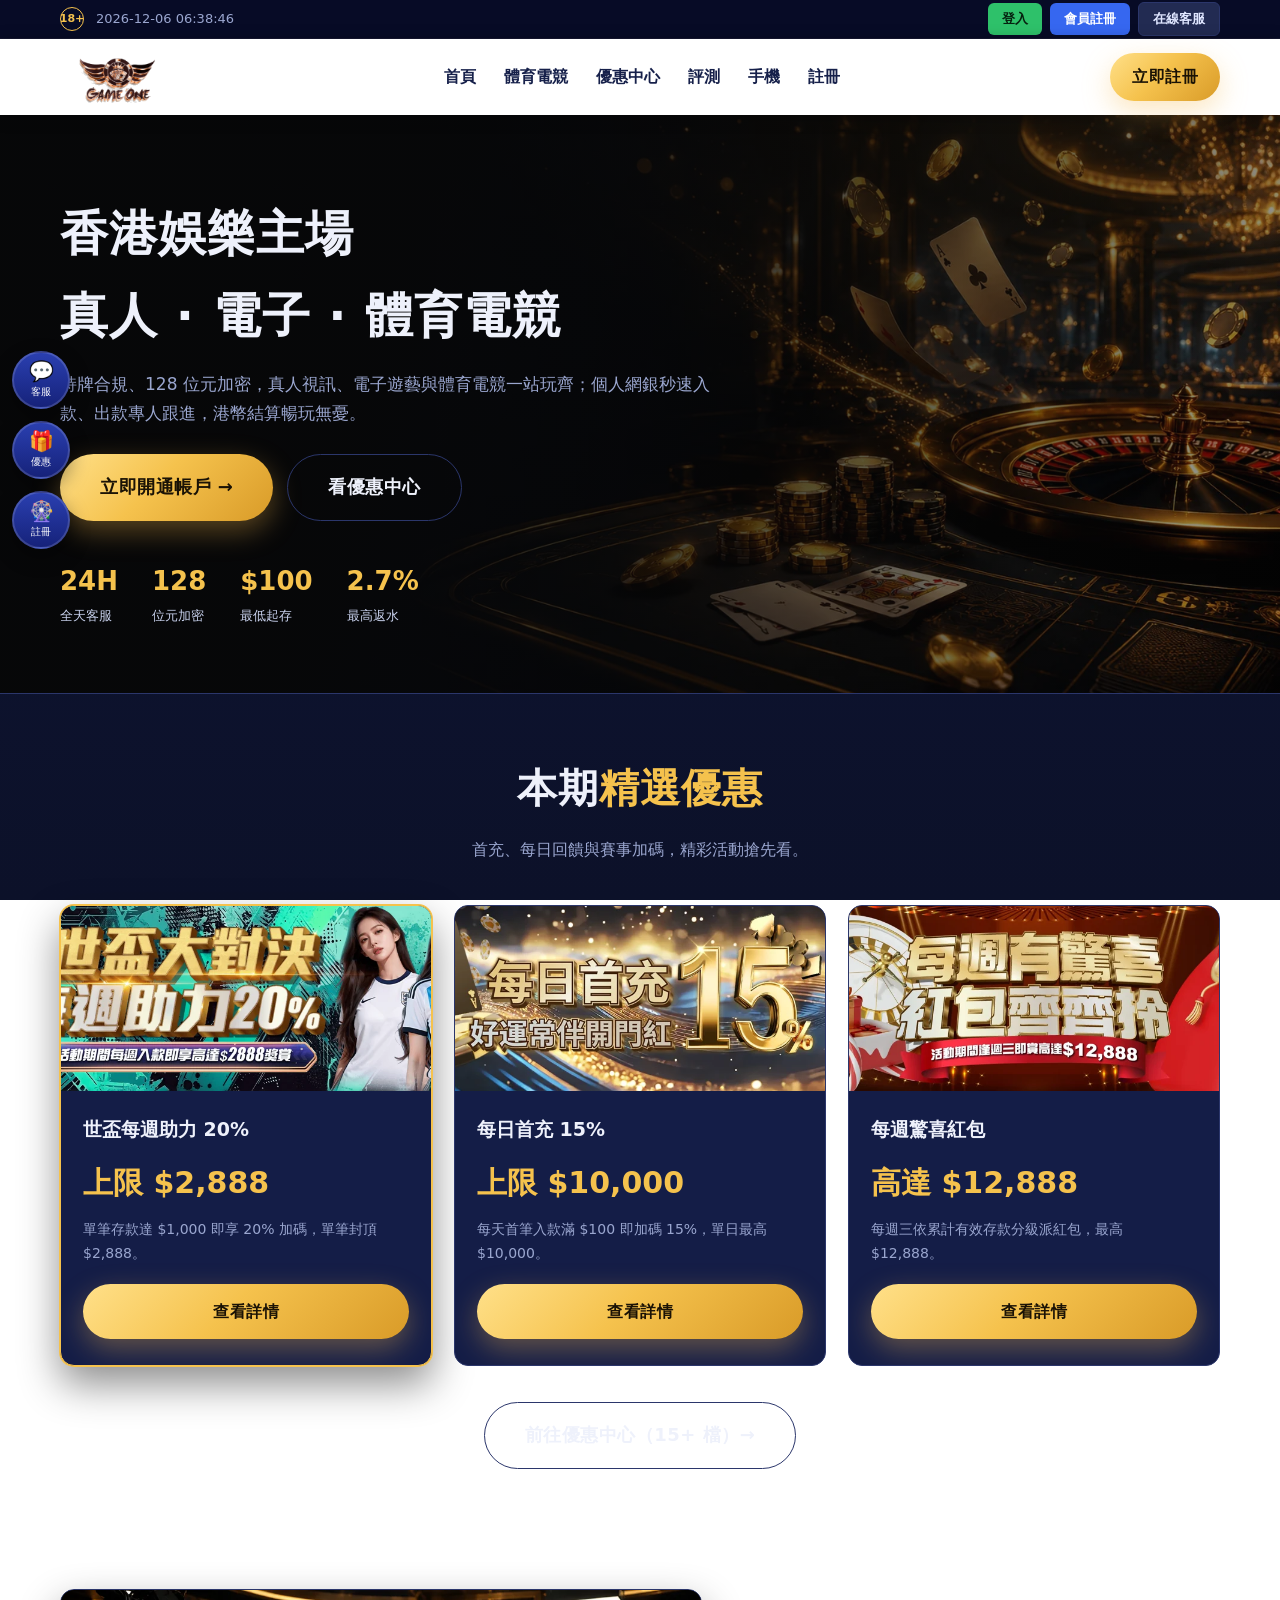
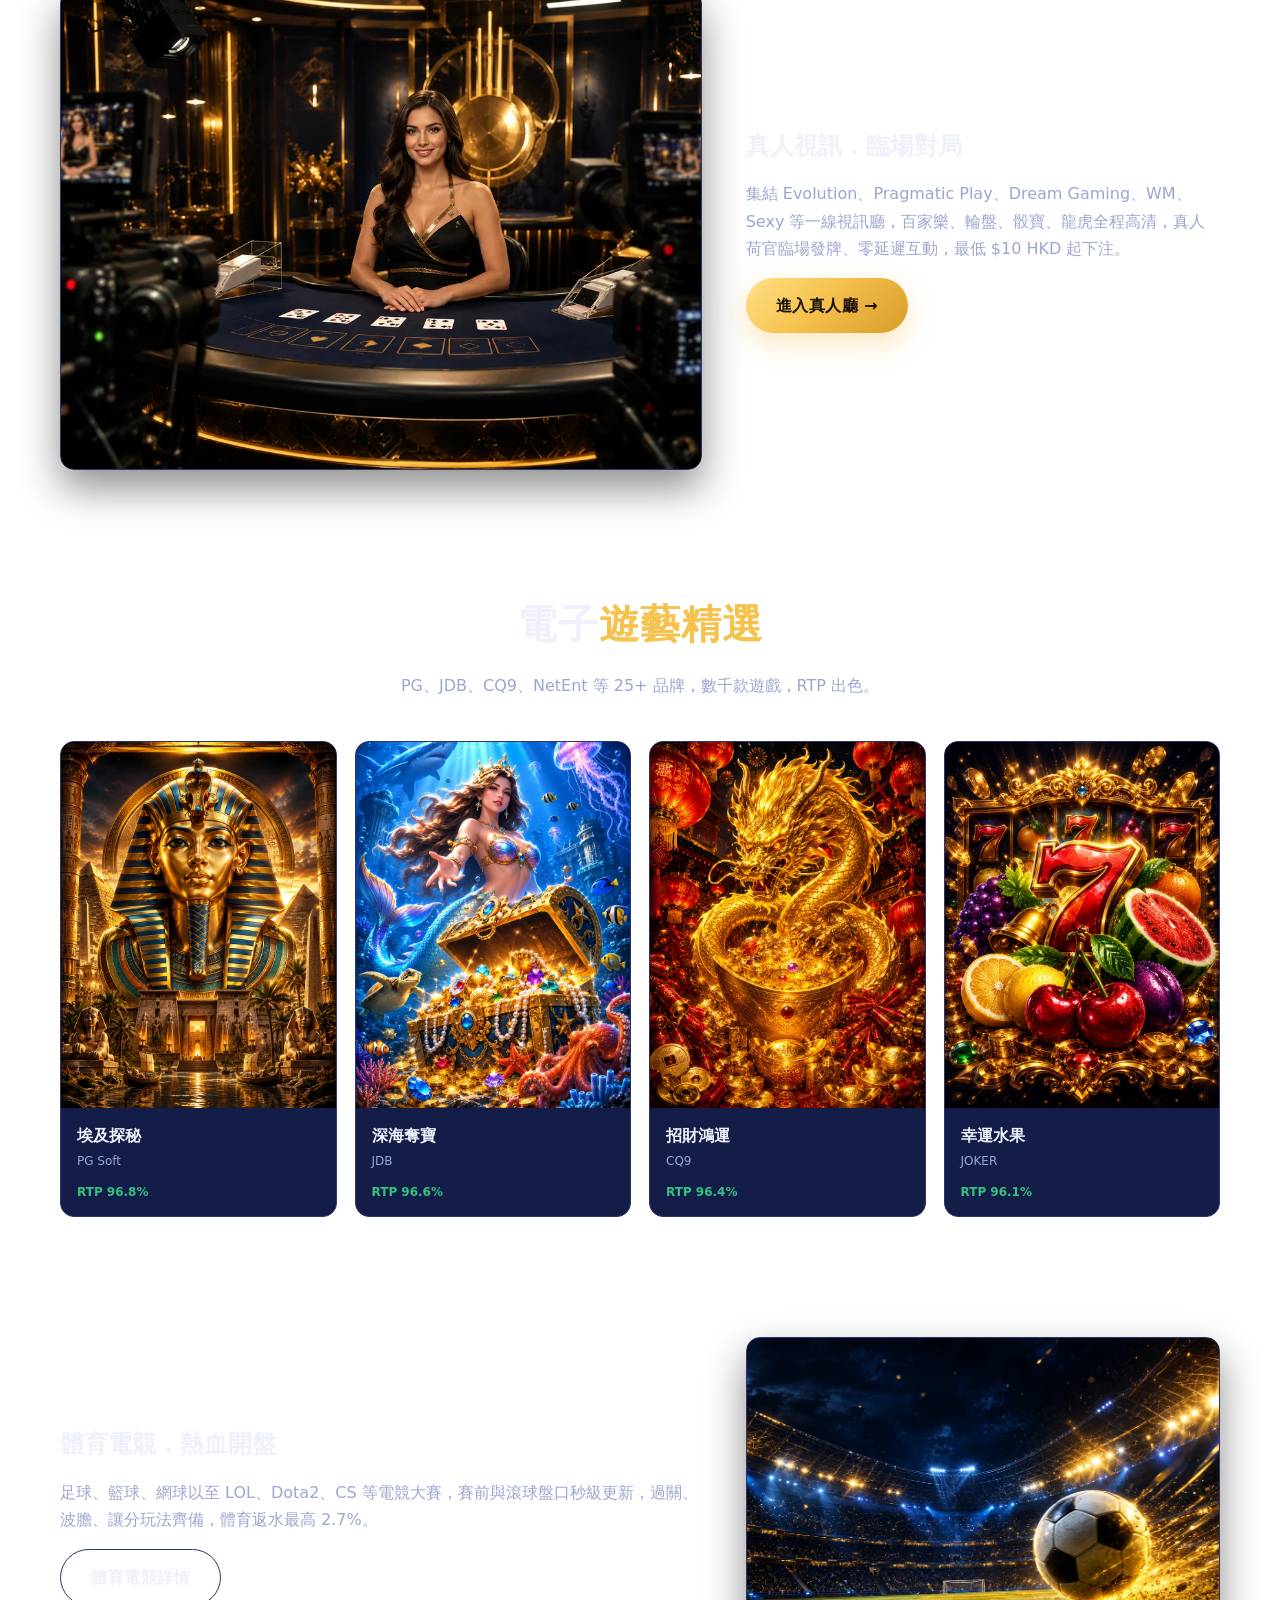
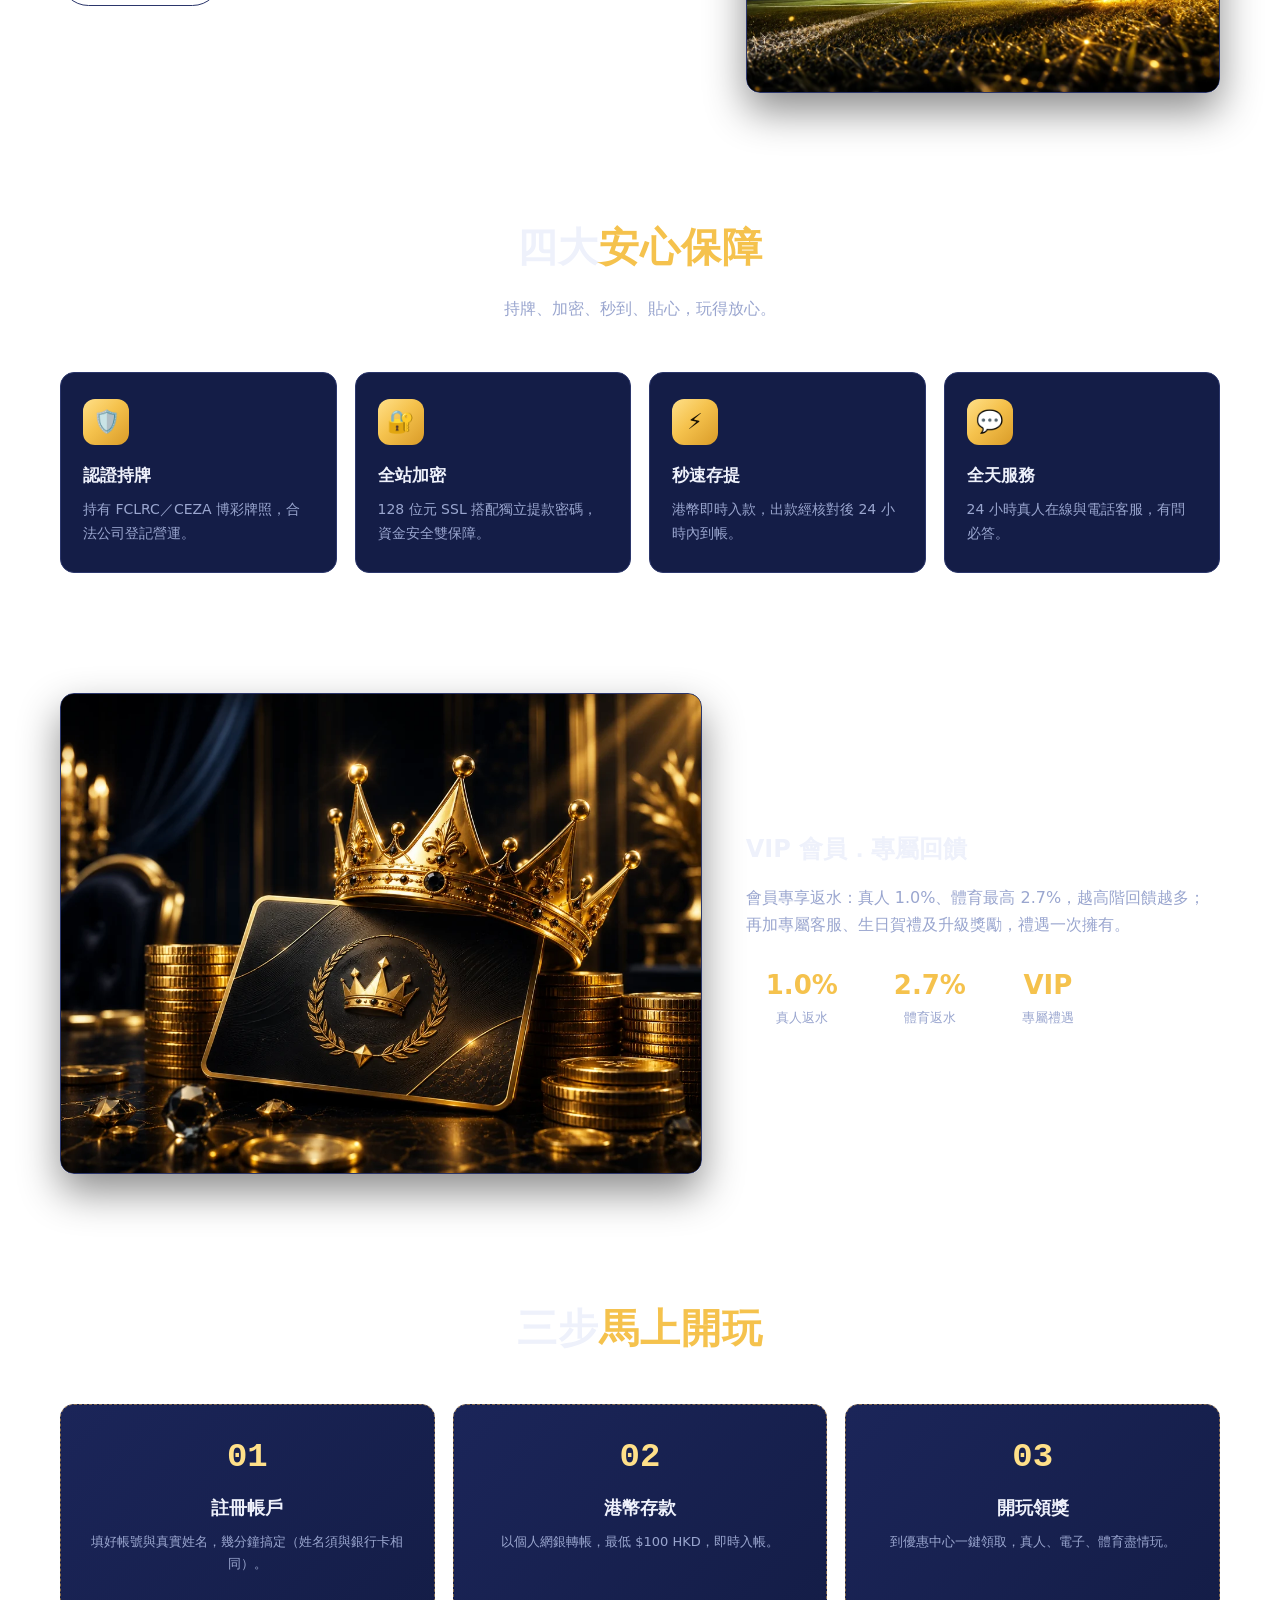
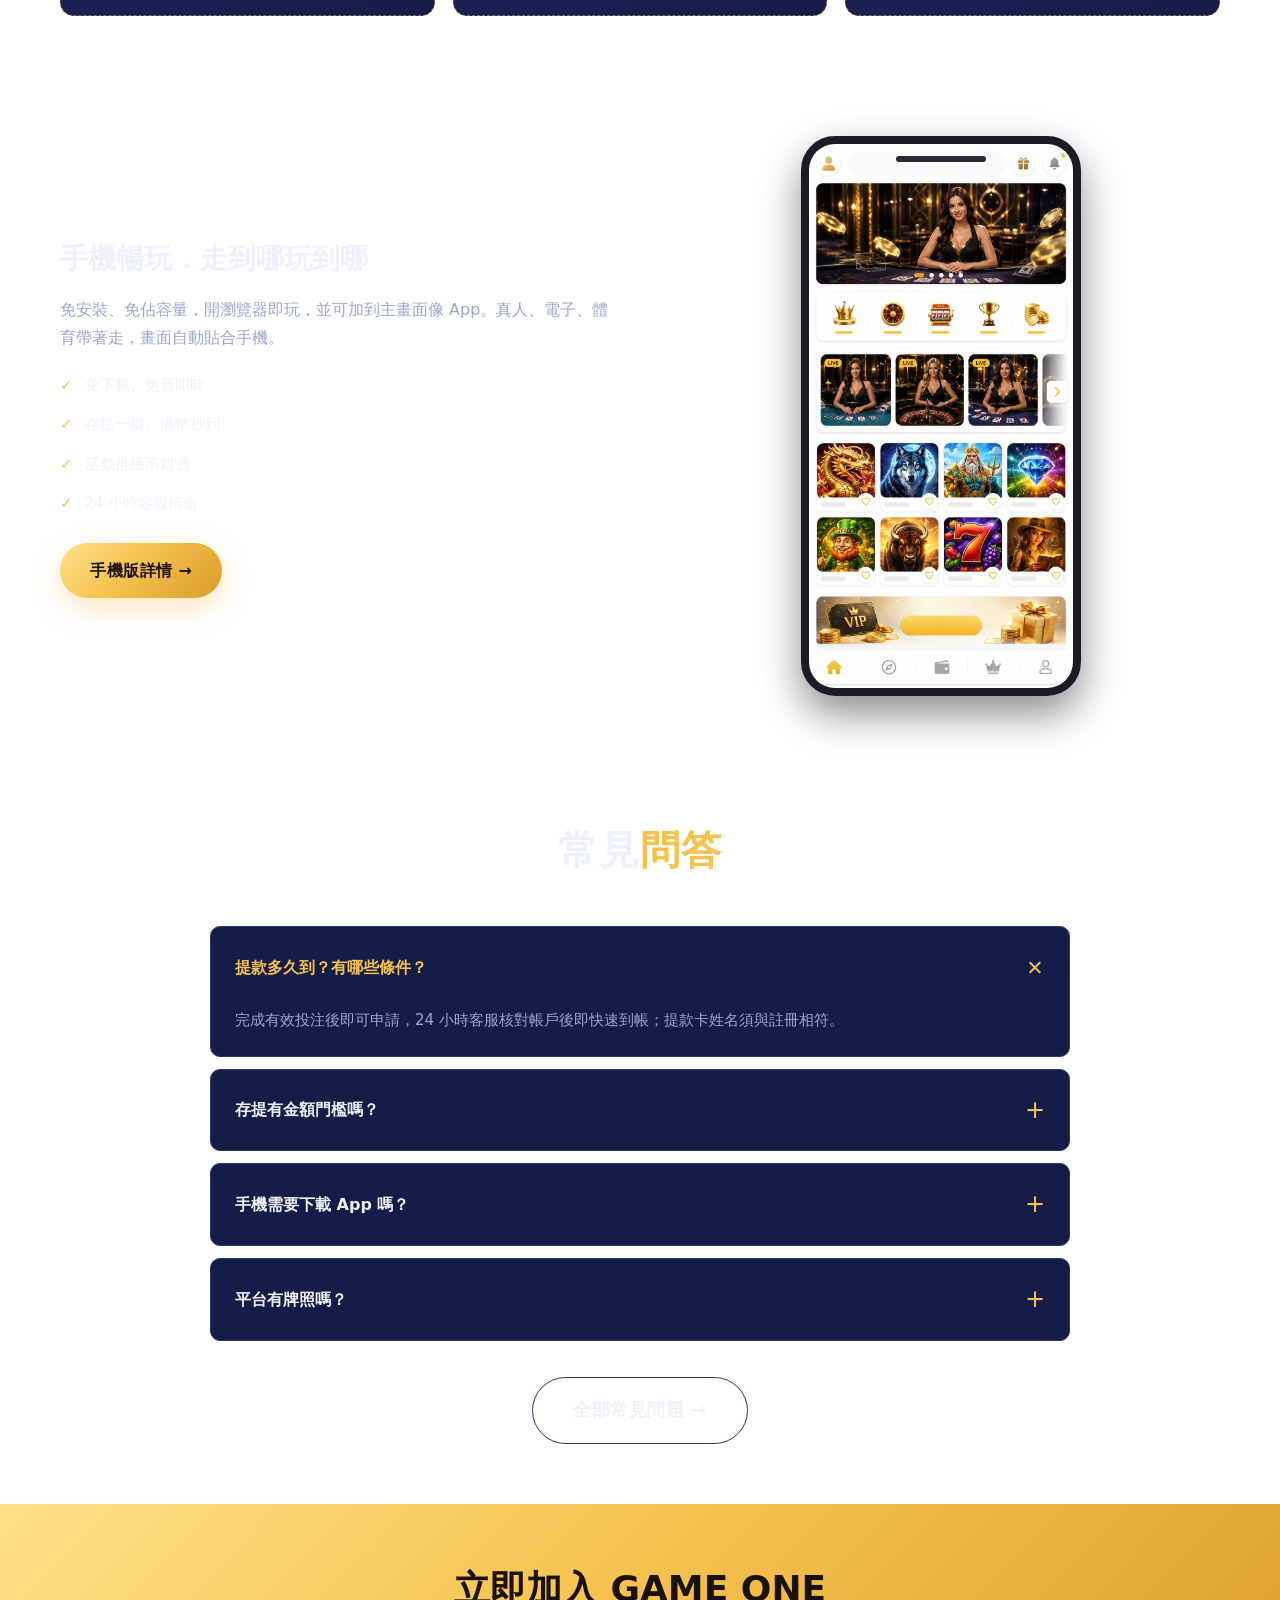
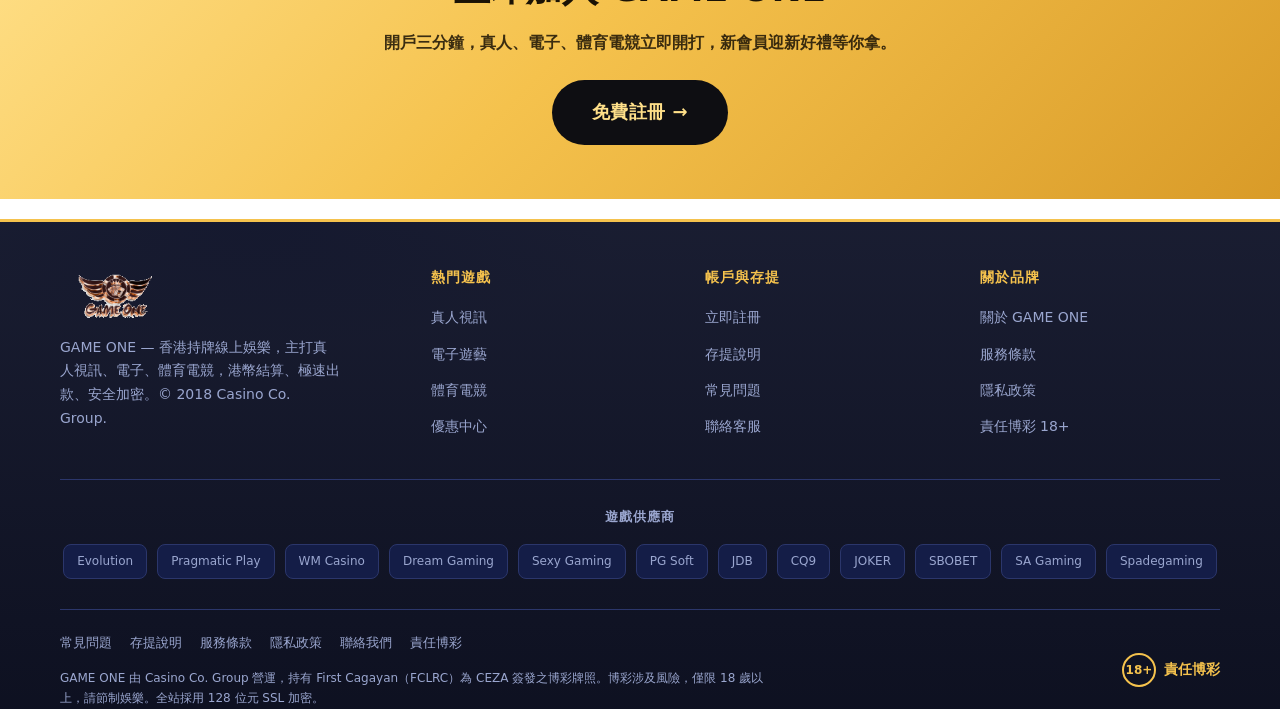
==== index.html @ 1b9bb850 "1" ====
<!DOCTYPE html>
<html lang="zh-Hant-HK">
<head>
  <meta charset="UTF-8"><meta name="viewport" content="width=device-width, initial-scale=1.0">
  <title>GAME ONE｜香港娛樂主場 · 真人電競 · 秒速存提</title><meta name="description" content="GAME ONE 香港持牌線上娛樂：真人視訊、3000+ 電子、體育電競，港幣即時入款、極速出款、128 位元加密、24 小時客服。"><meta name="theme-color" content="#ffffff">
  <link rel="icon" type="image/png" href="/assets/img/favicon.png">
  <link rel="apple-touch-icon" href="/assets/img/favicon.png">
  <link rel="stylesheet" href="/style.css">
</head>
<body>
  <div class="topbar"><div class="container topbar-in">
    <div class="tb-left"><span class="tb-18">18+</span><span class="tb-time" id="tbTime">&nbsp;</span></div>
    <div class="tb-right">
      <a href="https://g1vip.com/play-and-win/" class="tb-btn login" target="_blank" rel="nofollow noopener">登入</a>
      <a href="/register/" class="tb-btn reg">會員註冊</a>
      <a href="/contact/" class="tb-btn cs">在線客服</a>
    </div>
  </div></div>
  <header class="site-header"><div class="container nav">
    <a class="logo" href="/" aria-label="GAME ONE 首頁"><img src="/assets/img/logo.png" alt="GAME ONE"></a>
    <nav><ul class="nav-links" id="navLinks">
      <li><a href="/">首頁</a></li>
      <li><a href="/esports/">體育電競</a></li>
      <li><a href="/bonus/">優惠中心</a></li>
      <li><a href="/review/">評測</a></li>
      <li><a href="/app/">手機</a></li>
      <li><a href="/register/">註冊</a></li>
    </ul></nav>
    <a href="/register/" class="btn btn-gold btn-reg-top">立即註冊</a>
    <button class="nav-toggle" id="navToggle" aria-label="選單">☰</button>
  </div></header>
  <div class="side-rail">
    <a class="sr" href="https://g1vip.com/play-and-win/" target="_blank" rel="nofollow noopener" title="在線客服"><span>💬</span><small>客服</small></a>
    <a class="sr" href="/bonus/" title="優惠中心"><span>🎁</span><small>優惠</small></a>
    <a class="sr" href="/register/" title="會員註冊"><span>🎡</span><small>註冊</small></a>
  </div>
  <div class="mbar">
    <a href="https://g1vip.com/play-and-win/" target="_blank" rel="nofollow noopener">登入</a>
    <a href="/register/" class="reg">會員註冊</a>
    <a href="/contact/">客服</a>
  </div>
  <main id="main">
  <section class="page-hero home-hero" style="--hero:url('/assets/img/hero-main.webp')"><div class="container">
      <h1>香港娛樂主場<br><span>真人 · 電子 · 體育電競</span></h1>
      <p>持牌合規、128 位元加密，真人視訊、電子遊藝與體育電競一站玩齊；個人網銀秒速入款、出款專人跟進，港幣結算暢玩無憂。</p>
      <div class="hero-actions"><a href="/register/" class="btn btn-gold btn-lg">立即開通帳戶 →</a>
        <a href="/bonus/" class="btn btn-ghost btn-lg">看優惠中心</a></div>
      <div class="hero-stats2">
        <div class="stat"><div class="n">24H</div><div class="l">全天客服</div></div>
        <div class="stat"><div class="n">128</div><div class="l">位元加密</div></div>
        <div class="stat"><div class="n">$100</div><div class="l">最低起存</div></div>
        <div class="stat"><div class="n">2.7%</div><div class="l">最高返水</div></div>
      </div>
  </div></section>
  <section class="section"><div class="container">
    <div class="section-head"><h2>本期<span>精選優惠</span></h2><p>首充、每日回饋與賽事加碼，精彩活動搶先看。</p></div>
    <div class="bonus-grid">
      <div class="bonus-card featured"><div class="bonus-media"><img src="/assets/img/bonus-05.webp" alt="世盃每週助力" loading="lazy"></div>
        <div class="bonus-body"><h3>世盃每週助力 20%</h3><div class="amt">上限 $2,888</div><p>單筆存款達 $1,000 即享 20% 加碼，單筆封頂 $2,888。</p><a href="/bonus/" class="btn btn-gold">查看詳情</a></div></div>
      <div class="bonus-card"><div class="bonus-media"><img src="/assets/img/bonus-13.webp" alt="每日首充" loading="lazy"></div>
        <div class="bonus-body"><h3>每日首充 15%</h3><div class="amt">上限 $10,000</div><p>每天首筆入款滿 $100 即加碼 15%，單日最高 $10,000。</p><a href="/bonus/" class="btn btn-gold">查看詳情</a></div></div>
      <div class="bonus-card"><div class="bonus-media"><img src="/assets/img/bonus-11.webp" alt="每週紅包" loading="lazy"></div>
        <div class="bonus-body"><h3>每週驚喜紅包</h3><div class="amt">高達 $12,888</div><p>每週三依累計有效存款分級派紅包，最高 $12,888。</p><a href="/bonus/" class="btn btn-gold">查看詳情</a></div></div>
    </div>
    <div class="slots-more"><a href="/bonus/" class="btn btn-ghost btn-lg">前往優惠中心（15+ 檔）→</a></div>
  </div></section>
  <section class="section"><div class="container"><div class="about-grid"><div class="about-media"><img src="/assets/img/live-hall.webp" alt="真人視訊．臨場對局" loading="lazy" style="width:100%;height:100%;object-fit:cover;"></div><div class="about-copy"><h2>真人視訊．臨場對局</h2><p>集結 Evolution、Pragmatic Play、Dream Gaming、WM、Sexy 等一線視訊廳，百家樂、輪盤、骰寶、龍虎全程高清，真人荷官臨場發牌、零延遲互動，最低 $10 HKD 起下注。</p><div class="hero-actions"><a href="https://g1vip.com/play-and-win/" class="btn btn-gold" target="_blank" rel="nofollow noopener">進入真人廳 →</a></div></div></div></div></section>
  <section class="section"><div class="container">
    <div class="section-head"><h2>電子<span>遊藝精選</span></h2><p>PG、JDB、CQ9、NetEnt 等 25+ 品牌，數千款遊戲，RTP 出色。</p></div>
    <div class="slots-grid">
      <div class="slot-card"><div class="slot-thumb"><img src="/assets/img/slot-a.webp" alt="埃及探秘" loading="lazy"></div><div class="slot-body"><h3>埃及探秘</h3><div class="prov">PG Soft</div><div class="rtp">RTP 96.8%</div></div></div>
      <div class="slot-card"><div class="slot-thumb"><img src="/assets/img/slot-b.webp" alt="深海奪寶" loading="lazy"></div><div class="slot-body"><h3>深海奪寶</h3><div class="prov">JDB</div><div class="rtp">RTP 96.6%</div></div></div>
      <div class="slot-card"><div class="slot-thumb"><img src="/assets/img/slot-c.webp" alt="招財鴻運" loading="lazy"></div><div class="slot-body"><h3>招財鴻運</h3><div class="prov">CQ9</div><div class="rtp">RTP 96.4%</div></div></div>
      <div class="slot-card"><div class="slot-thumb"><img src="/assets/img/slot-d.webp" alt="幸運水果" loading="lazy"></div><div class="slot-body"><h3>幸運水果</h3><div class="prov">JOKER</div><div class="rtp">RTP 96.1%</div></div></div>
    </div>
  </div></section>
  <section class="section"><div class="container"><div class="about-grid"><div class="about-copy"><h2>體育電競．熱血開盤</h2><p>足球、籃球、網球以至 LOL、Dota2、CS 等電競大賽，賽前與滾球盤口秒級更新，過關、波膽、讓分玩法齊備，體育返水最高 2.7%。</p><div class="hero-actions"><a href="/esports/" class="btn btn-ghost">體育電競詳情</a></div></div><div class="about-media"><img src="/assets/img/sports-arena.webp" alt="體育電競．熱血開盤" loading="lazy" style="width:100%;height:100%;object-fit:cover;"></div></div></div></section>
  <section class="section"><div class="container">
    <div class="section-head"><h2>四大<span>安心保障</span></h2><p>持牌、加密、秒到、貼心，玩得放心。</p></div>
    <div class="feature-grid">
      <div class="feature"><div class="ic">🛡️</div><h3>認證持牌</h3><p>持有 FCLRC／CEZA 博彩牌照，合法公司登記營運。</p></div>
      <div class="feature"><div class="ic">🔐</div><h3>全站加密</h3><p>128 位元 SSL 搭配獨立提款密碼，資金安全雙保障。</p></div>
      <div class="feature"><div class="ic">⚡</div><h3>秒速存提</h3><p>港幣即時入款，出款經核對後 24 小時內到帳。</p></div>
      <div class="feature"><div class="ic">💬</div><h3>全天服務</h3><p>24 小時真人在線與電話客服，有問必答。</p></div>
    </div>
  </div></section>
  <section class="section"><div class="container"><div class="about-grid"><div class="about-media"><img src="/assets/img/vip-club.webp" alt="VIP 會員．專屬回饋" loading="lazy" style="width:100%;height:100%;object-fit:cover;"></div><div class="about-copy"><h2>VIP 會員．專屬回饋</h2><p>會員專享返水：真人 1.0%、體育最高 2.7%，越高階回饋越多；再加專屬客服、生日賀禮及升級獎勵，禮遇一次擁有。</p><div class="cashback-row" style="justify-content:flex-start;margin-top:8px;"><div class="cashback-item"><div class="n">1.0%</div><div class="l">真人返水</div></div><div class="cashback-item"><div class="n">2.7%</div><div class="l">體育返水</div></div><div class="cashback-item"><div class="n">VIP</div><div class="l">專屬禮遇</div></div></div></div></div></div></section>
  <section class="section"><div class="container">
    <div class="section-head"><h2>三步<span>馬上開玩</span></h2></div>
    <div class="promo-grid">
      <div class="promo-card"><div class="step-no">01</div><h3>註冊帳戶</h3><div class="desc">填好帳號與真實姓名，幾分鐘搞定（姓名須與銀行卡相同）。</div></div>
      <div class="promo-card"><div class="step-no">02</div><h3>港幣存款</h3><div class="desc">以個人網銀轉帳，最低 $100 HKD，即時入帳。</div></div>
      <div class="promo-card"><div class="step-no">03</div><h3>開玩領獎</h3><div class="desc">到優惠中心一鍵領取，真人、電子、體育盡情玩。</div></div>
    </div>
  </div></section>
  <section class="section"><div class="container"><div class="mobile-wrap">
    <div class="mobile-copy"><h2>手機暢玩．走到哪玩到哪</h2>
      <p>免安裝、免佔容量，開瀏覽器即玩，並可加到主畫面像 App。真人、電子、體育帶著走，畫面自動貼合手機。</p>
      <ul class="mobile-list"><li><span class="ic">✓</span> 免下載、更新即時</li><li><span class="ic">✓</span> 存提一鍵、港幣秒到</li><li><span class="ic">✓</span> 活動推播不錯過</li><li><span class="ic">✓</span> 24 小時客服待命</li></ul>
      <div class="hero-actions"><a href="/app/" class="btn btn-gold">手機版詳情 →</a></div></div>
    <div class="mobile-media"><div class="phone"><img src="/assets/img/mobile-screen.webp" alt="手機介面" loading="lazy"></div></div>
  </div></div></section>
  <section class="section"><div class="container">
    <div class="section-head"><h2>常見<span>問答</span></h2></div>
    <div class="faq-list">
      <details class="faq-item" open><summary>提款多久到？有哪些條件？</summary><div class="faq-a">完成有效投注後即可申請，24 小時客服核對帳戶後即快速到帳；提款卡姓名須與註冊相符。</div></details>
      <details class="faq-item"><summary>存提有金額門檻嗎？</summary><div class="faq-a">存款與提款單筆最低皆 $100 HKD，皆無上限，全程港幣結算。</div></details>
      <details class="faq-item"><summary>手機需要下載 App 嗎？</summary><div class="faq-a">不用下載，瀏覽器登入即可，也能加到主畫面當 App 用，iOS 與 Android 皆支援。</div></details>
      <details class="faq-item"><summary>平台有牌照嗎？</summary><div class="faq-a">由 Casino Co. Group 營運，持有 First Cagayan（FCLRC）為 CEZA 簽發之博彩牌照。</div></details>
    </div>
    <div class="slots-more"><a href="/faq/" class="btn btn-ghost btn-lg">全部常見問題 →</a></div>
  </div></section>
  <section class="cta-band"><div class="container"><h2>立即加入 GAME ONE</h2><p>開戶三分鐘，真人、電子、體育電競立即開打，新會員迎新好禮等你拿。</p><a href="/register/" class="btn btn-lg">免費註冊 →</a></div></section>
  </main>
  <footer class="site-footer"><div class="container">
    <div class="footer-top">
      <div class="footer-brand">
        <img src="/assets/img/logo.png" alt="GAME ONE" style="height:54px;width:auto;">
        <p>GAME ONE — 香港持牌線上娛樂，主打真人視訊、電子、體育電競，港幣結算、極速出款、安全加密。© 2018 Casino Co. Group.</p>
      </div>
      <div class="footer-col"><h2>熱門遊戲</h2><ul>
        <li><a href="/">真人視訊</a></li><li><a href="/">電子遊藝</a></li>
        <li><a href="/esports/">體育電競</a></li><li><a href="/bonus/">優惠中心</a></li></ul></div>
      <div class="footer-col"><h2>帳戶與存提</h2><ul>
        <li><a href="/register/">立即註冊</a></li><li><a href="/banking/">存提說明</a></li>
        <li><a href="/faq/">常見問題</a></li><li><a href="/contact/">聯絡客服</a></li></ul></div>
      <div class="footer-col"><h2>關於品牌</h2><ul>
        <li><a href="/about-us/">關於 GAME ONE</a></li><li><a href="/terms/">服務條款</a></li>
        <li><a href="/privacy/">隱私政策</a></li><li><a href="/responsible/">責任博彩 18+</a></li></ul></div>
    </div>
    <div class="partners"><h2>遊戲供應商</h2><div class="partners-row">
      <span>Evolution</span><span>Pragmatic Play</span><span>WM Casino</span><span>Dream Gaming</span>
      <span>Sexy Gaming</span><span>PG Soft</span><span>JDB</span><span>CQ9</span>
      <span>JOKER</span><span>SBOBET</span><span>SA Gaming</span><span>Spadegaming</span></div></div>
    <div class="footer-bottom">
      <div class="foot-inner">
        <div class="footer-links">
          <a href="/faq/">常見問題</a><a href="/banking/">存提說明</a><a href="/terms/">服務條款</a><a href="/privacy/">隱私政策</a><a href="/contact/">聯絡我們</a><a href="/responsible/">責任博彩</a></div>
        <p class="legal">GAME ONE 由 Casino Co. Group 營運，持有 First Cagayan（FCLRC）為 CEZA 簽發之博彩牌照。博彩涉及風險，僅限 18 歲以上，請節制娛樂。全站採用 128 位元 SSL 加密。</p>
      </div>
      <span class="age"><span class="badge18">18+</span> 責任博彩</span>
    </div>
  </div></footer>
  <script>
    var nt=document.getElementById('navToggle');
    if(nt) nt.addEventListener('click',function(){document.body.classList.toggle('menu-open');});
    document.querySelectorAll('#navLinks a').forEach(function(a){a.addEventListener('click',function(){document.body.classList.remove('menu-open');});});
    var navEl=document.querySelector('.nav nav');
    if(navEl) navEl.addEventListener('click',function(e){if(e.target===navEl)document.body.classList.remove('menu-open');});
    (function(){var el=document.getElementById('tbTime');if(!el)return;function p(n){return(n<10?'0':'')+n;}
      function tick(){var d=new Date();el.textContent=d.getFullYear()+'-'+p(d.getMonth()+1)+'-'+p(d.getDate())+' '+p(d.getHours())+':'+p(d.getMinutes())+':'+p(d.getSeconds());}
      tick();setInterval(tick,1000);})();
    (function(){var bm=document.getElementById('bmodal');if(!bm)return;
      function close(){bm.classList.remove('on');document.body.style.overflow='';}
      function esc(s){var d=document.createElement('div');d.textContent=s||'';return d.innerHTML;}
      document.querySelectorAll('.bbanner').forEach(function(c){c.addEventListener('click',function(){
        document.getElementById('bmodalImg').src=c.getAttribute('data-img');
        document.getElementById('bmodalTitle').textContent=c.getAttribute('data-title');
        document.getElementById('bmodalMeta').innerHTML=
          '<div class="bd-row"><b>活動對象</b><span>'+esc(c.getAttribute('data-target'))+'</span></div>'+
          '<div class="bd-row"><b>活動時間</b><span>'+esc(c.getAttribute('data-time'))+'</span></div>'+
          '<div class="bd-row"><b>活動內容</b><span>'+esc(c.getAttribute('data-content'))+'</span></div>'+
          '<div class="bd-row"><b>活動規則</b><span>'+esc(c.getAttribute('data-rules'))+'</span></div>';
        bm.classList.add('on');document.body.style.overflow='hidden';});});
      document.getElementById('bmodalX').addEventListener('click',close);
      bm.addEventListener('click',function(e){if(e.target===bm)close();});})();
  </script>
</body></html>
---- style.css ----
/* =========================================================
   Gameone — 香港線上娛樂平台
   品牌風格：深色 + 金橙強調（參考 beton.ua「Територія гри」深色運動-高級風）
   語言：繁體中文（粵語市場 / 香港）
   ========================================================= */

:root {
  --bg:          #0a1030;
  --bg-2:        #0c1238;
  --bg-3:        #111a4a;
  --card:        #141d47;
  --card-2:      #1b2559;
  --line:        #2b366b;
  --text:        #eef1fb;
  --muted:       #9aa6cf;
  --gold:        #f5c24d;
  --gold-2:      #ffe089;
  --gold-3:      #d99b28;
  --accent:      #ff6a2b;
  --red:         #e2323f;
  --red-2:       #b31824;
  --green:       #35c281;
  --topbar:      #070b26;
  --header:      #ffffff;
  --ink:         #16204a;
  --radius:      14px;
  --radius-sm:   10px;
  --shadow:      0 18px 40px rgba(0,0,0,.45);
  --grad-gold:   linear-gradient(135deg, var(--gold-2), var(--gold) 45%, var(--gold-3));
  --grad-dark:   linear-gradient(180deg, #10101a, #07070b);
  --maxw:        1200px;
  --font:        "Noto Sans HK","PingFang HK","Microsoft JhengHei","Segoe UI",system-ui,-apple-system,sans-serif;
}

* { box-sizing: border-box; margin: 0; padding: 0; }

html { scroll-behavior: smooth; }

body {
  font-family: var(--font);
  background: linear-gradient(180deg, #0b1236 0%, #0a1030 40%, #080d26 100%) fixed;
  color: var(--text);
  line-height: 1.7;
  -webkit-font-smoothing: antialiased;
  overflow-x: hidden;
}

img { max-width: 100%; display: block; }
a { color: inherit; text-decoration: none; }

.container { width: 100%; max-width: var(--maxw); margin: 0 auto; padding: 0 20px; }

.section { padding: 60px 0; position: relative; }
.section:nth-child(even) { background: rgba(255,255,255,.015); }

.section-head { text-align: center; margin-bottom: 42px; }
.section-head .eyebrow {
  display: inline-block; font-size: 13px; letter-spacing: 3px; font-weight: 700;
  color: var(--gold); text-transform: uppercase; margin-bottom: 12px;
}
.section-head h2 {
  font-size: clamp(26px, 4vw, 40px); font-weight: 900; letter-spacing: 1px;
}
.section-head h2 span { color: var(--gold); }
.section-head p { color: var(--muted); max-width: 640px; margin: 14px auto 0; font-size: 16px; }

/* ---------- Buttons ---------- */
.btn {
  display: inline-flex; align-items: center; justify-content: center; gap: 8px;
  font-weight: 800; font-size: 16px; letter-spacing: .5px;
  padding: 14px 30px; border-radius: 999px; border: none; cursor: pointer;
  transition: transform .18s ease, box-shadow .18s ease, filter .18s ease;
  white-space: nowrap;
}
.btn-gold { background: var(--grad-gold); color: #1a1205; box-shadow: 0 10px 28px rgba(245,182,74,.35); }
.btn-gold:hover { transform: translateY(-2px); filter: brightness(1.06); box-shadow: 0 16px 34px rgba(245,182,74,.5); }
.btn-ghost { background: transparent; color: var(--text); border: 1.5px solid var(--line); }
.btn-ghost:hover { border-color: var(--gold); color: var(--gold); }
.btn-lg { padding: 17px 40px; font-size: 18px; }

/* ---------- Top utility bar ---------- */
.topbar { background: var(--topbar); border-bottom: 1px solid rgba(255,255,255,.06); font-size: 13px; }
.topbar-in { display: flex; align-items: center; justify-content: space-between; height: 38px; }
.tb-left { display: flex; align-items: center; gap: 12px; color: var(--muted); }
.tb-18 { display: inline-flex; align-items: center; justify-content: center; width: 24px; height: 24px; border-radius: 50%;
  border: 1.5px solid var(--gold); color: var(--gold); font-size: 11px; font-weight: 800; }
.tb-time { color: var(--muted); font-variant-numeric: tabular-nums; }
.tb-right { display: flex; align-items: center; gap: 8px; }
.tb-btn { padding: 5px 14px; border-radius: 6px; font-weight: 700; font-size: 13px; transition: filter .15s, transform .15s; }
.tb-btn:hover { filter: brightness(1.08); transform: translateY(-1px); }
.tb-btn.login { background: #2ec16a; color: #06210f; }
.tb-btn.reg { background: #3667f0; color: #fff; }
.tb-btn.cs { background: #222b52; color: #dfe6ff; border: 1px solid var(--line); }

/* ---------- White main header ---------- */
.site-header { position: sticky; top: 0; z-index: 50; background: var(--header);
  box-shadow: 0 2px 14px rgba(0,0,0,.35); }
.nav { display: flex; align-items: center; gap: 20px; height: 76px; }
.nav .logo { flex: none; }
.nav .logo img { height: 56px; width: auto; }
.nav nav { flex: 1; display: flex; justify-content: center; }
.nav-links { display: flex; gap: 4px; list-style: none; flex-wrap: wrap; justify-content: center; }
.nav-links a { display: block; padding: 8px 12px; border-radius: 8px; font-size: 16px; color: var(--ink);
  font-weight: 700; transition: color .15s, background .15s; white-space: nowrap; }
.nav-links a:hover { color: var(--red); background: rgba(226,50,63,.08); }
.btn-reg-top { flex: none; padding: 10px 22px; }
.nav-toggle { display: none; background: none; border: none; color: var(--ink); font-size: 28px; cursor: pointer; flex: none; }

/* ---------- Hero ---------- */
.hero {
  position: relative; min-height: 620px; display: flex; align-items: center;
  background:
    linear-gradient(105deg, rgba(7,7,7,.94) 32%, rgba(7,7,7,.55) 70%, rgba(7,7,7,.25)),
    radial-gradient(1200px 600px at 80% 10%, rgba(245,182,74,.16), transparent 60%),
    url("assets/img/hero-bg.webp") center/cover no-repeat, var(--grad-dark);
  border-bottom: 1px solid var(--line);
}
.hero-inner { max-width: 640px; padding: 60px 0; }
.hero .badge {
  display: inline-flex; align-items: center; gap: 8px; font-size: 13px; font-weight: 700;
  color: var(--gold-2); background: rgba(245,182,74,.1); border: 1px solid rgba(245,182,74,.3);
  padding: 7px 16px; border-radius: 999px; margin-bottom: 22px;
}
.hero h1 { font-size: clamp(34px, 6vw, 60px); line-height: 1.1; font-weight: 900; letter-spacing: 1px; }
.hero h1 .g { color: var(--gold); }
.hero .lead { color: var(--muted); font-size: 18px; margin: 22px 0 12px; }
.hero .hero-actions { display: flex; gap: 14px; flex-wrap: wrap; margin-top: 26px; }
.hero .hero-note { margin-top: 18px; font-size: 13px; color: var(--muted); }

.hero-stats { display: flex; gap: 30px; margin-top: 40px; flex-wrap: wrap; }
.hero-stats .stat .n { font-size: 28px; font-weight: 900; color: var(--gold); }
.hero-stats .stat .l { font-size: 13px; color: var(--muted); }

/* ---------- Trust strip ---------- */
.trust { background: var(--bg-2); border-bottom: 1px solid var(--line); padding: 20px 0; }
.trust-row { display: flex; flex-wrap: wrap; align-items: center; justify-content: center; gap: 14px 30px; }
.trust-item { display: flex; align-items: center; gap: 9px; font-size: 14px; color: var(--muted); font-weight: 600; }
.trust-item .ic { color: var(--gold); font-size: 18px; }

/* ---------- Description / About ---------- */
.about-grid { display: grid; grid-template-columns: 1.15fr .85fr; gap: 44px; align-items: center; }
.about-copy h2, .about-copy h3 { font-size: 24px; margin-bottom: 14px; }
.about-copy p { color: var(--muted); margin-bottom: 16px; }
.about-copy .chips { display: flex; flex-wrap: wrap; gap: 10px; margin-top: 18px; }
.chip { font-size: 13px; font-weight: 700; color: var(--gold-2); background: rgba(245,182,74,.08);
  border: 1px solid rgba(245,182,74,.25); padding: 7px 14px; border-radius: 999px; }
.about-media { border-radius: var(--radius); overflow: hidden; box-shadow: var(--shadow); border: 1px solid var(--line);
  aspect-ratio: 4/3; background: linear-gradient(135deg,#1a1a24,#0c0c12); }
.about-media img { width: 100%; height: 100%; object-fit: cover; }
.about-panel { display: flex; align-items: center; justify-content: center;
  background: radial-gradient(600px 300px at 30% 20%, rgba(245,182,74,.16), transparent 60%), linear-gradient(135deg,#1a1a24,#0c0c12); }
.about-panel-inner { text-align: center; padding: 30px; width: 100%; }
.about-logo { height: 58px; margin: 0 auto 26px; width: auto; }
.about-panel-stats { display: grid; grid-template-columns: 1fr 1fr; gap: 16px; }
.about-panel-stats div { background: rgba(255,255,255,.03); border: 1px solid var(--line); border-radius: 12px; padding: 16px 10px; }
.about-panel-stats b { display: block; font-size: 22px; color: var(--gold); font-weight: 900; }
.about-panel-stats small { color: var(--muted); font-size: 12px; }

.feature-grid { display: grid; grid-template-columns: repeat(4,1fr); gap: 18px; margin-top: 50px; }
.feature { background: var(--card); border: 1px solid var(--line); border-radius: var(--radius); padding: 26px 22px; transition: border-color .2s, transform .2s; }
.feature:hover { border-color: rgba(245,182,74,.5); transform: translateY(-4px); }
.feature .ic { width: 46px; height: 46px; border-radius: 12px; background: var(--grad-gold); color: #1a1205;
  display: flex; align-items: center; justify-content: center; font-size: 22px; font-weight: 900; margin-bottom: 16px; }
.feature h3 { font-size: 17px; margin-bottom: 8px; }
.feature p { font-size: 14px; color: var(--muted); }

/* ---------- Live casino ---------- */
.live-wrap { display: grid; grid-template-columns: .95fr 1.05fr; gap: 44px; align-items: center; }
.live-media { position: relative; border-radius: var(--radius); overflow: hidden; box-shadow: var(--shadow);
  border: 1px solid var(--line); aspect-ratio: 16/11; background: linear-gradient(135deg,#20141b,#0c0c12); }
.live-media img { width: 100%; height: 100%; object-fit: cover; }
.live-media .play { position: absolute; inset: 0; display: flex; align-items: center; justify-content: center; }
.live-media .play span { width: 74px; height: 74px; border-radius: 50%; background: rgba(245,182,74,.92); color:#1a1205;
  display: flex; align-items: center; justify-content: center; font-size: 26px; box-shadow: 0 0 0 12px rgba(245,182,74,.18); }
.live-copy h2, .live-copy h3 { font-size: 26px; margin-bottom: 12px; }
.live-copy p { color: var(--muted); margin-bottom: 20px; }
.provider-grid { display: grid; grid-template-columns: repeat(3,1fr); gap: 12px; }
.provider { background: var(--card-2); border: 1px solid var(--line); border-radius: var(--radius-sm);
  padding: 14px 10px; text-align: center; font-weight: 700; font-size: 14px; color: var(--text); transition: .2s; }
.provider:hover { border-color: var(--gold); color: var(--gold); }
.provider small { display: block; color: var(--muted); font-weight: 500; font-size: 12px; margin-top: 2px; }

/* ---------- Slots ---------- */
.slots-grid { display: grid; grid-template-columns: repeat(4,1fr); gap: 18px; }
.slot-card { background: var(--card); border: 1px solid var(--line); border-radius: var(--radius);
  overflow: hidden; transition: transform .2s, border-color .2s; }
.slot-card:hover { transform: translateY(-6px); border-color: var(--gold); }
.slot-thumb { aspect-ratio: 3/4; background: linear-gradient(135deg,#241a10,#0e0e14); position: relative; overflow: hidden; }
.slot-thumb img { width: 100%; height: 100%; object-fit: cover; }
.slot-thumb .rank { position: absolute; top: 10px; left: 10px; background: var(--grad-gold); color:#1a1205;
  font-weight: 900; font-size: 13px; width: 30px; height: 30px; border-radius: 8px; display: flex; align-items: center; justify-content: center; }
.slot-thumb .hot { position: absolute; top: 10px; right: 10px; background: var(--accent); color: #fff;
  font-size: 11px; font-weight: 800; padding: 4px 9px; border-radius: 999px; }
.slot-body { padding: 14px 16px; }
.slot-body h3 { font-size: 16px; }
.slot-body .prov { font-size: 12px; color: var(--muted); margin-top: 2px; }
.slot-body .rtp { margin-top: 10px; font-size: 12px; color: var(--green); font-weight: 700; }
.slots-more { text-align: center; margin-top: 36px; }
.provider-strip { display: flex; flex-wrap: wrap; gap: 10px; justify-content: center; margin-top: 34px; }
.provider-strip .p { font-size: 13px; font-weight: 700; color: var(--muted); background: var(--card-2);
  border: 1px solid var(--line); padding: 8px 16px; border-radius: 999px; }

/* ---------- Bonuses ---------- */
.bonus-grid { display: grid; grid-template-columns: repeat(3,1fr); gap: 22px; }
.bonus-card { position: relative; background: var(--card); border: 1px solid var(--line); border-radius: var(--radius);
  padding: 0; overflow: hidden; display: flex; flex-direction: column; transition: transform .2s, border-color .2s; }
.bonus-card:hover { transform: translateY(-5px); border-color: rgba(245,182,74,.55); }
.bonus-card.featured { border-color: var(--gold); box-shadow: 0 0 0 1px var(--gold), var(--shadow); }
.bonus-media { aspect-ratio: 16/8; background: linear-gradient(135deg,#2a1c0d,#0e0e14); position: relative; }
.bonus-media img { width: 100%; height: 100%; object-fit: cover; }
.bonus-media .tag { position: absolute; top: 12px; left: 12px; background: var(--grad-gold); color:#1a1205;
  font-size: 12px; font-weight: 800; padding: 5px 12px; border-radius: 999px; }
.bonus-body { padding: 22px 22px 26px; display: flex; flex-direction: column; flex: 1; }
.bonus-body h3 { font-size: 19px; margin-bottom: 6px; }
.bonus-body .amt { font-size: 30px; font-weight: 900; color: var(--gold); margin: 6px 0 10px; }
.bonus-body p { font-size: 14px; color: var(--muted); flex: 1; }
.bonus-body .btn { margin-top: 18px; width: 100%; }

.cashback { margin-top: 36px; background: var(--card-2); border: 1px solid var(--line); border-radius: var(--radius); padding: 26px 28px; }
.cashback h3 { font-size: 18px; margin-bottom: 16px; text-align: center; }
.cashback-row { display: flex; flex-wrap: wrap; gap: 16px; justify-content: center; }
.cashback-item { text-align: center; padding: 8px 20px; }
.cashback-item .n { font-size: 26px; font-weight: 900; color: var(--gold); }
.cashback-item .l { font-size: 13px; color: var(--muted); }

/* ---------- Promo codes ---------- */
.promo-grid { display: grid; grid-template-columns: repeat(3,1fr); gap: 18px; }
.promo-card { background: linear-gradient(135deg, var(--card-2), var(--card)); border: 1px dashed rgba(245,182,74,.5);
  border-radius: var(--radius); padding: 24px; text-align: center; position: relative; }
.promo-card .label { font-size: 13px; color: var(--muted); font-weight: 600; }
.promo-card .code { font-size: 26px; font-weight: 900; letter-spacing: 2px; color: var(--gold-2);
  margin: 12px 0; font-family: "Courier New", monospace; }
.promo-card .desc { font-size: 13px; color: var(--muted); margin-bottom: 16px; min-height: 40px; }
.promo-card .copy { background: transparent; border: 1.5px solid var(--gold); color: var(--gold); border-radius: 999px;
  padding: 9px 22px; font-weight: 700; cursor: pointer; transition: .18s; }
.promo-card .copy:hover { background: var(--gold); color: #1a1205; }
.promo-note { text-align: center; color: var(--muted); font-size: 13px; margin-top: 22px; }
.promo-card .step-no { font-size: 34px; font-weight: 900; color: var(--gold-2); font-family: "Courier New", monospace; margin-bottom: 6px; }
.promo-card h3 { font-size: 18px; margin-bottom: 8px; }
.promo-list { display: grid; grid-template-columns: repeat(3,1fr); gap: 16px; }
.promo-item { text-align: left; padding: 14px 16px; background: rgba(255,255,255,.03); border: 1px solid var(--line); border-radius: var(--radius-sm); }
.promo-item b { display: block; color: var(--gold); font-size: 15px; margin-bottom: 5px; }
.promo-item span { color: var(--muted); font-size: 13px; line-height: 1.55; }
@media (max-width: 960px) { .promo-list { grid-template-columns: 1fr; } }

/* ---------- Mobile ---------- */
.mobile-wrap { display: grid; grid-template-columns: 1fr 1fr; gap: 44px; align-items: center; }
.mobile-copy h2, .mobile-copy h3 { font-size: 28px; margin-bottom: 14px; }
.mobile-copy p { color: var(--muted); margin-bottom: 22px; }
.mobile-list { list-style: none; display: flex; flex-direction: column; gap: 14px; margin-bottom: 26px; }
.mobile-list li { display: flex; gap: 12px; align-items: flex-start; font-size: 15px; }
.mobile-list li .ic { color: var(--gold); font-weight: 900; }
.store-badges { display: flex; gap: 14px; flex-wrap: wrap; }
.store { display: flex; align-items: center; gap: 10px; background: var(--card-2); border: 1px solid var(--line);
  border-radius: 12px; padding: 10px 18px; font-weight: 700; transition: .2s; }
.store:hover { border-color: var(--gold); }
.store .ic { font-size: 24px; }
.store small { display: block; font-size: 11px; color: var(--muted); font-weight: 500; }
.mobile-media { display: flex; justify-content: center; }
.phone { width: 280px; aspect-ratio: 9/18; border-radius: 34px; border: 8px solid #1c1c24; background: linear-gradient(135deg,#181820,#0b0b10);
  box-shadow: var(--shadow); overflow: hidden; position: relative; }
.phone img { width: 100%; height: 100%; object-fit: cover; }
.phone::before { content: ""; position: absolute; top: 12px; left: 50%; transform: translateX(-50%); width: 90px; height: 6px; background: #2a2a35; border-radius: 999px; z-index: 2; }

/* ---------- CTA band ---------- */
.cta-band { background: var(--grad-gold); color: #1a1205; text-align: center; padding: 54px 0; }
.cta-band h2 { font-size: clamp(24px,4vw,36px); font-weight: 900; }
.cta-band p { margin: 10px 0 24px; font-weight: 600; opacity: .85; }
.cta-band .btn { background: #0e0e12; color: var(--gold-2); }
.cta-band .btn:hover { background: #000; }

/* ---------- Footer ---------- */
.site-footer { background: var(--bg-2); border-top: 1px solid var(--line); padding: 54px 0 26px; }
.footer-top { display: grid; grid-template-columns: 1.4fr 1fr 1fr 1fr; gap: 34px; }
.footer-brand img { height: 46px; margin-bottom: 16px; }
.footer-brand p { color: var(--muted); font-size: 14px; max-width: 280px; }
.footer-col h2 { font-size: 14px; letter-spacing: 1px; text-transform: uppercase; color: var(--gold); margin-bottom: 14px; }
.footer-col ul { list-style: none; display: flex; flex-direction: column; gap: 9px; }
.footer-col a { color: var(--muted); font-size: 14px; }
.footer-col a:hover { color: var(--gold); }
.partners { margin-top: 40px; padding-top: 26px; border-top: 1px solid var(--line); }
.partners h2 { text-align: center; color: var(--muted); font-size: 13px; letter-spacing: 1px; margin-bottom: 16px; text-transform: uppercase; }
.partners-row { display: flex; flex-wrap: wrap; gap: 10px; justify-content: center; }
.partners-row span { font-size: 12px; color: var(--muted); background: var(--card); border: 1px solid var(--line); padding: 6px 13px; border-radius: 8px; }
.footer-bottom { margin-top: 30px; padding-top: 22px; border-top: 1px solid var(--line); display: flex; flex-wrap: wrap; gap: 14px; justify-content: space-between; align-items: center; }
.footer-bottom .legal { font-size: 12px; color: var(--muted); max-width: 720px; }
.footer-bottom .age { display: inline-flex; align-items: center; gap: 8px; font-weight: 800; color: var(--gold); font-size: 14px; }
.footer-bottom .age .badge18 { width: 34px; height: 34px; border-radius: 50%; border: 2px solid var(--gold); display: inline-flex; align-items: center; justify-content: center; font-size: 12px; }

/* ---------- Responsive ---------- */
@media (max-width: 960px) {
  .feature-grid { grid-template-columns: repeat(2,1fr); }
  .slots-grid { grid-template-columns: repeat(2,1fr); }
  .about-grid, .live-wrap, .mobile-wrap { grid-template-columns: 1fr; }
  .bonus-grid, .promo-grid { grid-template-columns: 1fr; }
  .footer-top { grid-template-columns: 1fr 1fr; }
}
@media (max-width: 560px) {
  .slots-grid { grid-template-columns: 1fr 1fr; }
  .provider-grid { grid-template-columns: 1fr 1fr; }
  .hero-stats { gap: 20px; }
  .nav-cta .btn-ghost { display: none; }
  .footer-top { grid-template-columns: 1fr; }
  .section { padding: 54px 0; }
}

/* ---------- Sports & E-Sports ---------- */
.sports-grid { display: grid; grid-template-columns: 1fr 1fr; gap: 20px; }
.sport-card { background: var(--card); border: 1px solid var(--line); border-radius: var(--radius); padding: 30px 28px; transition: border-color .2s, transform .2s; }
.sport-card:hover { border-color: rgba(245,182,74,.5); transform: translateY(-4px); }
.sport-ic { width: 56px; height: 56px; border-radius: 14px; background: var(--grad-gold); display: flex; align-items: center; justify-content: center; font-size: 28px; margin-bottom: 16px; }
.sport-card h3 { font-size: 22px; margin-bottom: 10px; }
.sport-card p { color: var(--muted); font-size: 15px; margin-bottom: 18px; }
.sport-card .provider-strip { justify-content: flex-start; margin-top: 0; }
.cat-strip { display: grid; grid-template-columns: repeat(4,1fr); gap: 16px; margin-top: 20px; }
.cat { background: var(--card-2); border: 1px solid var(--line); border-radius: var(--radius-sm); padding: 18px 20px; }
.cat b { display: block; color: var(--gold); font-size: 17px; margin-bottom: 5px; }
.cat span { color: var(--muted); font-size: 13px; }

/* ---------- FAQ ---------- */
.faq-list { max-width: 860px; margin: 0 auto; display: flex; flex-direction: column; gap: 12px; }
.faq-item { background: var(--card); border: 1px solid var(--line); border-radius: var(--radius-sm); overflow: hidden; }
.faq-item summary { list-style: none; cursor: pointer; padding: 20px 24px; font-size: 16px; font-weight: 700; color: var(--text);
  display: flex; align-items: center; justify-content: space-between; gap: 14px; transition: color .15s; }
.faq-item summary::-webkit-details-marker { display: none; }
.faq-item summary::after { content: "+"; color: var(--gold); font-size: 24px; font-weight: 400; flex: none; transition: transform .2s; }
.faq-item[open] summary { color: var(--gold); }
.faq-item[open] summary::after { transform: rotate(45deg); }
.faq-item summary:hover { color: var(--gold); }
.faq-a { padding: 0 24px 22px; color: var(--muted); font-size: 15px; line-height: 1.7; }

@media (max-width: 960px) {
  .sports-grid { grid-template-columns: 1fr; }
  .cat-strip { grid-template-columns: 1fr 1fr; }
}
@media (max-width: 560px) {
  .cat-strip { grid-template-columns: 1fr; }
}

/* ---------- Inner page hero ---------- */
.page-hero { position: relative; padding: 92px 0 60px; border-bottom: 1px solid var(--line);
  background: linear-gradient(105deg, rgba(7,7,7,.93) 30%, rgba(7,7,7,.62) 72%, rgba(7,7,7,.35)),
    radial-gradient(1000px 500px at 85% 0, rgba(245,182,74,.14), transparent 60%),
    var(--hero) center/cover no-repeat, var(--grad-dark); }
.page-hero .breadcrumb { font-size: 13px; color: var(--muted); margin-bottom: 14px; }
.page-hero .breadcrumb a { color: var(--gold); }
.page-hero h1 { font-size: clamp(30px, 5vw, 48px); font-weight: 900; letter-spacing: 1px; max-width: 780px; }
.page-hero p { color: var(--muted); font-size: 17px; margin-top: 14px; max-width: 660px; }
.page-hero .hero-actions { margin-top: 26px; display: flex; gap: 14px; flex-wrap: wrap; }
/* home hero extras (always on dark hero, keep light) */
.home-hero { padding: 78px 0 66px; }
.hero-badge { display: inline-block; font-size: 13px; font-weight: 800; letter-spacing: 1px;
  color: var(--gold-2); background: rgba(245,182,74,.12); border: 1px solid rgba(245,182,74,.38);
  padding: 7px 16px; border-radius: 999px; margin-bottom: 18px; }
.hero-stats2 { display: flex; gap: 34px; margin-top: 38px; flex-wrap: wrap; }
.hero-stats2 .stat .n { font-size: 26px; font-weight: 900; color: var(--gold); }
.hero-stats2 .stat .l { font-size: 13px; color: #c9d2ee; margin-top: 2px; }
body.light .hero-badge { color: var(--gold-2); }
body.light .hero-stats2 .stat .n { color: var(--gold); }
body.light .hero-stats2 .stat .l { color: #d6ddf3; }

/* ---------- Review page ---------- */
.score-big { font-size: 64px; font-weight: 900; color: var(--gold); line-height: 1; }
.rating-row { display: flex; align-items: center; gap: 16px; margin-bottom: 14px; }
.rating-row .lbl { width: 96px; color: var(--muted); font-size: 14px; flex: none; }
.rating-bar { flex: 1; height: 10px; background: var(--card-2); border-radius: 999px; overflow: hidden; border: 1px solid var(--line); }
.rating-bar i { display: block; height: 100%; background: var(--grad-gold); border-radius: 999px; }
.rating-row .val { width: 40px; text-align: right; font-weight: 800; color: var(--gold); flex: none; }
.pros-cons { display: grid; grid-template-columns: 1fr 1fr; gap: 20px; }
.pc-card { background: var(--card); border: 1px solid var(--line); border-radius: var(--radius); padding: 26px; }
.pc-card h3 { font-size: 19px; margin-bottom: 14px; }
.pc-card.good h4 { color: var(--green); }
.pc-card.warn h4 { color: var(--accent); }
.pc-card ul { list-style: none; display: flex; flex-direction: column; gap: 12px; }
.pc-card li { display: flex; gap: 10px; font-size: 14px; color: var(--muted); line-height: 1.6; }
.pc-card li .m { flex: none; font-size: 18px; line-height: 1.3; }
.pc-card.good li .m { color: var(--green); }
.pc-card.warn li .m { color: var(--accent); }
@media (max-width: 960px) { .pros-cons { grid-template-columns: 1fr; } }

/* ---------- Showcase grid (контентные страницы) ---------- */
.show-grid { display: grid; grid-template-columns: repeat(3,1fr); gap: 18px; }
.show-card { background: var(--card); border: 1px solid var(--line); border-radius: var(--radius); overflow: hidden; transition: transform .2s, border-color .2s; }
.show-card:hover { transform: translateY(-4px); border-color: var(--gold); }
.show-card .th { aspect-ratio: 16/10; overflow: hidden; }
.show-card img { width: 100%; height: 100%; object-fit: cover; }
.show-card .cap { padding: 13px 16px; font-weight: 700; font-size: 15px; }
@media (max-width: 768px) { .show-grid { grid-template-columns: 1fr 1fr; } }

/* ---------- Текстовые (служебные) страницы ---------- */
.doc-head { padding: 56px 0 30px; border-bottom: 1px solid var(--line); background: var(--bg-2); }
.doc-head .breadcrumb { font-size: 13px; color: var(--muted); margin-bottom: 12px; }
.doc-head .breadcrumb a { color: var(--gold); }
.doc-head h1 { font-size: clamp(26px,4vw,38px); font-weight: 900; }
.doc-head p { color: var(--muted); margin-top: 10px; max-width: 680px; }
.doc { padding: 44px 0 60px; }
.doc .container { max-width: 860px; }
.doc h2 { font-size: 22px; font-weight: 800; margin: 30px 0 12px; }
.doc h2:first-child { margin-top: 0; }
.doc h3 { font-size: 17px; font-weight: 700; color: var(--gold); margin: 24px 0 8px; }
.doc p { color: var(--muted); margin-bottom: 14px; line-height: 1.85; }
.doc ul { color: var(--muted); margin: 0 0 16px 22px; }
.doc li { margin-bottom: 8px; line-height: 1.7; }
.doc a { color: var(--gold); }
.doc strong { color: var(--text); }

/* ---------- Footer legal links ---------- */
.foot-inner { flex: 1; }
.footer-links { display: flex; flex-wrap: wrap; gap: 8px 18px; margin-bottom: 14px; }
.footer-links a { color: var(--muted); font-size: 13px; }
.footer-links a:hover { color: var(--gold); }

/* ==========================================================
   ПОРТАЛЬНЫЙ ДИЗАЙН (главная) + навигация мобайл
   ========================================================== */

/* --- Hero carousel --- */
.hero-carousel { position: relative; background: #0a0f2a; }
.hero-carousel .slide { display: none; min-height: 420px; align-items: center;
  background: linear-gradient(90deg, rgba(10,15,42,.92) 0%, rgba(10,15,42,.55) 45%, rgba(10,15,42,.15) 70%), var(--b) center/cover no-repeat; }
.hero-carousel .slide.on { display: flex; animation: fade .6s ease; }
@keyframes fade { from{opacity:.3} to{opacity:1} }
.hc-in { width: 100%; }
.hc-txt { max-width: 560px; padding: 30px 0; }
.hc-txt h1 { font-size: clamp(30px,5vw,54px); font-weight: 900; line-height: 1.12; letter-spacing: 1px;
  text-shadow: 0 4px 18px rgba(0,0,0,.5); }
.hc-txt h1 span { color: var(--gold); }
.hc-txt p { color: #dfe6ff; font-size: 17px; margin: 16px 0 22px; }
.hc-txt p b { color: var(--gold-2); font-size: 22px; }
.hero-carousel .dots { position: absolute; bottom: 16px; left: 0; right: 0; display: flex; gap: 9px; justify-content: center; }
.hero-carousel .dot { width: 10px; height: 10px; border-radius: 50%; background: rgba(255,255,255,.35); cursor: pointer; transition: .2s; }
.hero-carousel .dot.on { background: var(--gold); width: 26px; border-radius: 6px; }

/* --- Marquee --- */
.marquee { background: #fff; border-bottom: 3px solid var(--gold); }
.marquee-in { display: flex; align-items: center; gap: 14px; height: 46px; overflow: hidden; }
.mq-label { flex: none; color: var(--red); font-weight: 800; font-size: 14px; }
.mq-track { flex: 1; overflow: hidden; white-space: nowrap; }
.mq-track span { display: inline-block; padding-left: 100%; color: var(--ink); font-size: 14px; font-weight: 600;
  animation: mq 22s linear infinite; }
@keyframes mq { from{transform:translateX(0)} to{transform:translateX(-100%)} }
.mq-more { flex: none; color: var(--red); font-weight: 700; font-size: 13px; }

/* --- Games + leaderboard --- */
.games-wrap { padding: 40px 0 56px; }
.games-layout { display: grid; grid-template-columns: 1fr 300px; gap: 26px; align-items: start; }
.games-title { font-size: 24px; font-weight: 900; margin-bottom: 20px; position: relative; padding-left: 14px; }
.games-title::before { content: ""; position: absolute; left: 0; top: 3px; bottom: 3px; width: 5px; border-radius: 3px; background: var(--grad-gold); }
.games-grid { display: grid; grid-template-columns: repeat(3,1fr); gap: 16px; }
.game-card { position: relative; border-radius: var(--radius); overflow: hidden; aspect-ratio: 16/10;
  border: 1px solid var(--line); background: var(--card); transition: transform .2s, box-shadow .2s; }
.game-card img { width: 100%; height: 100%; object-fit: cover; transition: transform .3s; }
.game-card:hover { transform: translateY(-5px); box-shadow: 0 16px 30px rgba(0,0,0,.45); }
.game-card:hover img { transform: scale(1.06); }
.game-card .gc-label { position: absolute; left: 0; right: 0; bottom: 0; padding: 26px 16px 14px;
  background: linear-gradient(180deg, transparent, rgba(6,10,30,.92)); color: #fff; font-weight: 800; font-size: 19px;
  text-shadow: 0 2px 8px rgba(0,0,0,.6); }
.game-card .gc-tag { position: absolute; top: 10px; left: 10px; background: var(--red); color: #fff;
  font-size: 11px; font-weight: 800; padding: 4px 10px; border-radius: 6px; }

.leaderboard { background: linear-gradient(180deg,#20172f,#140d24); border: 1px solid #3a2a5a; border-radius: var(--radius);
  padding: 18px 16px; box-shadow: var(--shadow); }
.leaderboard h4 { text-align: center; font-size: 15px; color: var(--gold-2); margin-bottom: 14px; letter-spacing: .5px; }
.leaderboard ol { list-style: none; display: flex; flex-direction: column; gap: 8px; }
.leaderboard li { display: flex; align-items: center; gap: 10px; background: rgba(255,255,255,.03);
  border: 1px solid rgba(255,255,255,.06); border-radius: 8px; padding: 9px 12px; font-size: 14px; }
.leaderboard .rk { width: 22px; height: 22px; border-radius: 50%; background: #2c2242; color: var(--gold);
  display: flex; align-items: center; justify-content: center; font-weight: 800; font-size: 12px; flex: none; }
.leaderboard li:nth-child(1) .rk { background: var(--grad-gold); color: #241705; }
.leaderboard li:nth-child(2) .rk { background: #c9d2e6; color: #1a2033; }
.leaderboard li:nth-child(3) .rk { background: #d99b28; color: #241705; }
.leaderboard .nm { flex: 1; color: var(--text); font-family: monospace; }
.leaderboard .amt { color: var(--gold); font-weight: 800; }

/* --- Floating side rail + mobile bottom bar --- */
.side-rail { position: fixed; left: 12px; top: 50%; transform: translateY(-50%); z-index: 40;
  display: flex; flex-direction: column; gap: 12px; }
.side-rail .sr { width: 58px; height: 58px; border-radius: 50%; background: linear-gradient(180deg,#2a3fb0,#16227a);
  border: 2px solid rgba(255,255,255,.15); display: flex; flex-direction: column; align-items: center; justify-content: center;
  color: #fff; box-shadow: 0 8px 20px rgba(0,0,0,.4); transition: transform .18s; }
.side-rail .sr span { font-size: 20px; line-height: 1; }
.side-rail .sr small { font-size: 10px; margin-top: 2px; }
.side-rail .sr:hover { transform: scale(1.08); }

.mbar { display: none; position: fixed; left: 0; right: 0; bottom: 0; z-index: 45; height: 56px;
  background: #0a0f2e; border-top: 1px solid var(--line); }
.mbar a { flex: 1; display: flex; align-items: center; justify-content: center; color: var(--muted); font-weight: 700; font-size: 15px; }
.mbar a.reg { background: var(--grad-gold); color: #241705; }

/* --- footer/doc tweaks for navy --- */
.doc-head { background: var(--bg-2); }
.trust { background: var(--bg-2); }
.site-footer { background: #070b26; }

/* ==========================================================
   RESPONSIVE (мобильная оптимизация)
   ========================================================== */
@media (max-width: 1024px) {
  .games-layout { grid-template-columns: 1fr; }
  .leaderboard { order: -1; }
}
@media (max-width: 900px) {
  .nav { gap: 12px; }
  .nav-toggle { display: block; margin-left: auto; }
  .btn-reg-top { display: none; }
  /* полноэкранный оверлей-меню (высокий z-index, вне stacking-context шапки) */
  .nav nav { position: fixed; inset: 0; z-index: 9999; display: none;
    background: rgba(6,10,32,.97); backdrop-filter: blur(6px);
    flex-direction: column; align-items: center; justify-content: center; padding: 60px 22px; }
  body.menu-open { overflow: hidden; }
  body.menu-open .nav nav { display: flex; }
  .nav nav::before { content: "✕"; position: absolute; top: 18px; right: 22px; font-size: 30px; color: #fff; }
  .nav-links { flex-direction: column; align-items: stretch; gap: 4px; width: 100%; max-width: 360px; }
  .nav-links a { color: #fff; font-size: 20px; font-weight: 700; text-align: center; padding: 15px;
    border-bottom: 1px solid rgba(255,255,255,.1); border-radius: 0; }
  .nav-links a:hover { color: var(--gold); background: transparent; }
}
@media (max-width: 720px) {
  .topbar-in { height: 34px; }
  .tb-time { display: none; }
  .tb-btn.cs { display: none; }
  .side-rail { display: none; }
  .mbar { display: flex; }
  body { padding-bottom: 56px; }
  .hero-carousel .slide { min-height: 300px; }
  .games-grid { grid-template-columns: 1fr 1fr; gap: 12px; }
  .game-card .gc-label { font-size: 15px; padding: 20px 12px 10px; }
  .nav .logo img { height: 46px; }
}
@media (max-width: 440px) {
  .games-grid { grid-template-columns: 1fr; }
  .tb-btn { padding: 4px 10px; font-size: 12px; }
}

/* ==========================================================
   FOOTER под референс (About us / Partner / Browser / Guide)
   ========================================================== */
.site-footer { background:
   linear-gradient(180deg, rgba(6,10,32,.92), rgba(4,7,24,.96)),
   radial-gradient(600px 200px at 20% 0, rgba(40,55,140,.25), transparent 60%);
  border-top: 3px solid var(--gold); padding: 44px 0 0; position: relative; margin-top: 20px; }
.footer-cols { display: grid; grid-template-columns: 1.1fr 1.2fr 1fr; gap: 40px; padding-bottom: 30px; }
.fcol h5 { font-size: 20px; font-weight: 800; color: #fff; margin-bottom: 16px; display: flex; align-items: baseline; gap: 8px; }
.fcol h5 small { font-size: 13px; color: var(--muted); font-weight: 500; letter-spacing: .5px; }
.fcol h5.mt { margin-top: 26px; }
.foot-logo { height: 58px; width: auto; margin-bottom: 12px; }
.foot-about { color: var(--muted); font-size: 13px; line-height: 1.85; max-width: 320px; }
.guide-links { display: grid; grid-template-columns: 1fr 1fr; gap: 9px 16px; max-width: 340px; }
.guide-links a { color: var(--muted); font-size: 14px; transition: color .15s; }
.guide-links a:hover { color: var(--gold); }
.partner-grid { display: grid; grid-template-columns: repeat(4,1fr); gap: 10px; }
.partner-grid span { display: flex; align-items: center; justify-content: center; text-align: center; font-size: 12px;
  color: #cfd6ef; background: rgba(255,255,255,.05); border: 1px solid rgba(255,255,255,.08); border-radius: 6px;
  padding: 10px 6px; font-weight: 600; min-height: 42px; transition: .15s; }
.partner-grid span:hover { border-color: var(--gold); color: var(--gold-2); }
.browser-row { display: flex; gap: 26px; }
.br { text-align: center; color: var(--muted); font-size: 13px; }
.br .bi { display: flex; align-items: center; justify-content: center; width: 56px; height: 56px; margin: 0 auto 8px;
  border-radius: 50%; background: rgba(255,255,255,.06); border: 1px solid rgba(255,255,255,.12); font-size: 24px; color: #fff; }
.br b { display: block; color: #dfe6ff; font-size: 13px; font-weight: 700; }
.br small { display: block; margin-top: 3px; font-size: 11px; color: var(--muted); }
.footer-legal { border-top: 1px solid rgba(255,255,255,.08); padding: 18px 0 26px; }
.footer-legal p { color: #7f8ab5; font-size: 12px; line-height: 1.75; margin-bottom: 10px; }
.footer-legal .footer-links { display: flex; flex-wrap: wrap; gap: 8px 18px; }
.footer-legal .footer-links a { color: var(--muted); font-size: 13px; }
.footer-legal .footer-links a:hover { color: var(--gold); }
@media (max-width: 900px) {
  .footer-cols { grid-template-columns: 1fr; gap: 28px; }
  .browser-row { justify-content: flex-start; }
}
@media (max-width: 560px) {
  .partner-grid { grid-template-columns: repeat(3,1fr); }
}

/* ==========================================================
   СВЕТЛАЯ ТЕМА — все страницы, кроме главной (body.light)
   ========================================================== */
body.light {
  --bg: #f4f6fc; --bg-2: #eef1f8; --bg-3: #e6eaf4;
  --card: #ffffff; --card-2: #f6f8fc; --line: #e3e8f3;
  --text: #16204a; --muted: #5b6485;
  background: #f4f6fc; color: var(--text);
}
body.light .section:nth-child(even) { background: rgba(20,30,70,.03); }
/* карточки на светлом — лёгкая тень */
body.light .feature, body.light .bonus-card, body.light .slot-card, body.light .promo-card,
body.light .sport-card, body.light .show-card, body.light .faq-item, body.light .cashback,
body.light .pc-card, body.light .cat, body.light .provider, body.light .doc-head {
  box-shadow: 0 6px 18px rgba(30,45,90,.06); }
/* чипы: делаем читаемыми на светлом */
body.light .chip { color: #b06f12; background: rgba(245,182,74,.14); border-color: rgba(245,182,74,.4); }
body.light .provider-strip .p { color: #55607f; background: #eef1f8; }
/* page-hero (тёмная картинка) — текст оставляем светлым */
body.light .page-hero h1 { color: #fff; }
body.light .page-hero p { color: #e7ecff; }
body.light .page-hero .breadcrumb { color: #c7d0ee; }
body.light .page-hero .breadcrumb a { color: var(--gold-2); }
body.light .page-hero .btn-ghost { color: #fff; border-color: rgba(255,255,255,.5); }
body.light .page-hero .btn-ghost:hover { border-color: var(--gold); color: var(--gold-2); }
/* заголовки секций/док — тёмные, акцент-span золотой сохраняем */
body.light .section-head h2, body.light .about-copy h3, body.light .live-copy h3,
body.light .mobile-copy h3, body.light .doc h2 { color: var(--text); }
body.light .doc-head { background: #edf1f8; }
body.light .btn-ghost { color: var(--text); border-color: #cfd6e6; }

/* ==========================================================
   Страница бонусов: баннеры + модалка; wordmark в about-панели
   ========================================================== */
.about-wordmark { font-size: 38px; font-weight: 900; letter-spacing: 2px; color: #fff; margin-bottom: 6px; text-shadow: 0 2px 10px rgba(0,0,0,.4); }
.about-wordmark span { color: var(--gold); }
.about-tag { color: var(--muted); font-size: 14px; margin-bottom: 24px; letter-spacing: 1px; }

.bonus-banner-grid { display: grid; grid-template-columns: repeat(2,1fr); gap: 18px; }
.bbanner { position: relative; display: block; width: 100%; padding: 0; border: 1px solid var(--line);
  border-radius: 12px; overflow: hidden; cursor: pointer; background: var(--card);
  box-shadow: 0 6px 18px rgba(30,45,90,.08); transition: transform .2s, box-shadow .2s; }
.bbanner img { width: 100%; height: auto; display: block; transition: transform .3s; }
.bbanner:hover { transform: translateY(-4px); box-shadow: 0 14px 30px rgba(30,45,90,.18); }
.bbanner:hover img { transform: scale(1.04); }
.bbanner::after { content: "查看詳情 ▸"; position: absolute; inset: 0; display: flex; align-items: center; justify-content: center;
  background: rgba(8,12,34,.55); color: #fff; font-weight: 800; font-size: 18px; letter-spacing: 1px; opacity: 0; transition: opacity .2s; }
.bbanner:hover::after { opacity: 1; }

.bmodal { position: fixed; inset: 0; z-index: 10000; display: none; align-items: center; justify-content: center;
  padding: 20px; background: rgba(2,4,14,.8); }
.bmodal.on { display: flex; }
.bmodal-box { position: relative; background: #fff; border-radius: 16px; max-width: 720px; width: 100%;
  max-height: 90vh; overflow-y: auto; box-shadow: 0 30px 70px rgba(0,0,0,.6); animation: bmpop .2s ease; }
@keyframes bmpop { from { transform: translateY(14px); opacity: .4; } to { transform: none; opacity: 1; } }
.bmodal-box img { width: 100%; display: block; border-radius: 16px 16px 0 0; }
.bmodal-x { position: absolute; top: 12px; right: 12px; width: 40px; height: 40px; border: none; border-radius: 50%;
  background: rgba(0,0,0,.55); color: #fff; font-size: 20px; cursor: pointer; z-index: 2; transition: background .15s; }
.bmodal-x:hover { background: rgba(0,0,0,.8); }
.bmodal-body { padding: 22px 26px 28px; }
.bmodal-body h3 { font-size: 23px; font-weight: 900; color: #16204a; margin-bottom: 10px; }
.bmodal-body p { color: #566; font-size: 15px; line-height: 1.8; margin-bottom: 20px; }

@media (max-width: 760px) {
  .bonus-banner-grid { grid-template-columns: 1fr; }
}

/* модалка бонусов: структурированные детали */
.bmodal-meta { margin-bottom: 18px; }
.bd-row { display: grid; grid-template-columns: 84px 1fr; gap: 12px; padding: 11px 0; border-bottom: 1px solid #eef1f6; font-size: 14px; }
.bd-row:last-child { border-bottom: none; }
.bd-row b { color: var(--gold-3); font-weight: 800; }
.bd-row span { color: #3f4a63; line-height: 1.75; }
.bmodal-note { color: #97a0b8; font-size: 12px; margin-top: 14px; }

/* оптимизация мобильного hero (главная) */
@media (max-width: 720px) {
  .hero { min-height: auto; padding: 40px 0 46px; }
  .hero::before { content: ""; position: absolute; inset: 0;
    background: linear-gradient(180deg, rgba(8,12,32,.55) 0%, rgba(8,12,32,.72) 55%, rgba(8,12,32,.9) 100%); }
  .hero .container { position: relative; z-index: 1; }
  .hero-inner { padding: 0 18px; max-width: 100%; }
  .hero h1 { font-size: 27px; line-height: 1.38; }
  .hero .lead { font-size: 14px; line-height: 1.85; margin: 20px 0 0; }
  .hero .hero-actions { flex-direction: column; align-items: stretch; gap: 12px; margin-top: 28px; }
  .hero .hero-actions .btn { width: 100%; padding: 15px; font-size: 16px; }
  .hero .hero-note { font-size: 12px; margin-top: 22px; padding-top: 18px; border-top: 1px solid rgba(255,255,255,.12); }
  .hero-stats { gap: 20px 8px; margin-top: 22px; justify-content: space-between; }
  .hero-stats .stat { flex: 1 1 22%; min-width: 68px; }
  .hero-stats .stat .n { font-size: 21px; }
  .hero-stats .stat .l { font-size: 11px; }
}

/* фикс: панель "о бренде" не должна обрезать контент (wordmark) */
.about-panel { aspect-ratio: auto; overflow: visible; }
.about-panel .about-panel-inner { padding: 30px 24px; }
@media (max-width: 720px) {
  .about-wordmark { font-size: 30px; letter-spacing: 1px; }
  .about-panel .about-panel-inner { padding: 26px 18px; }
}
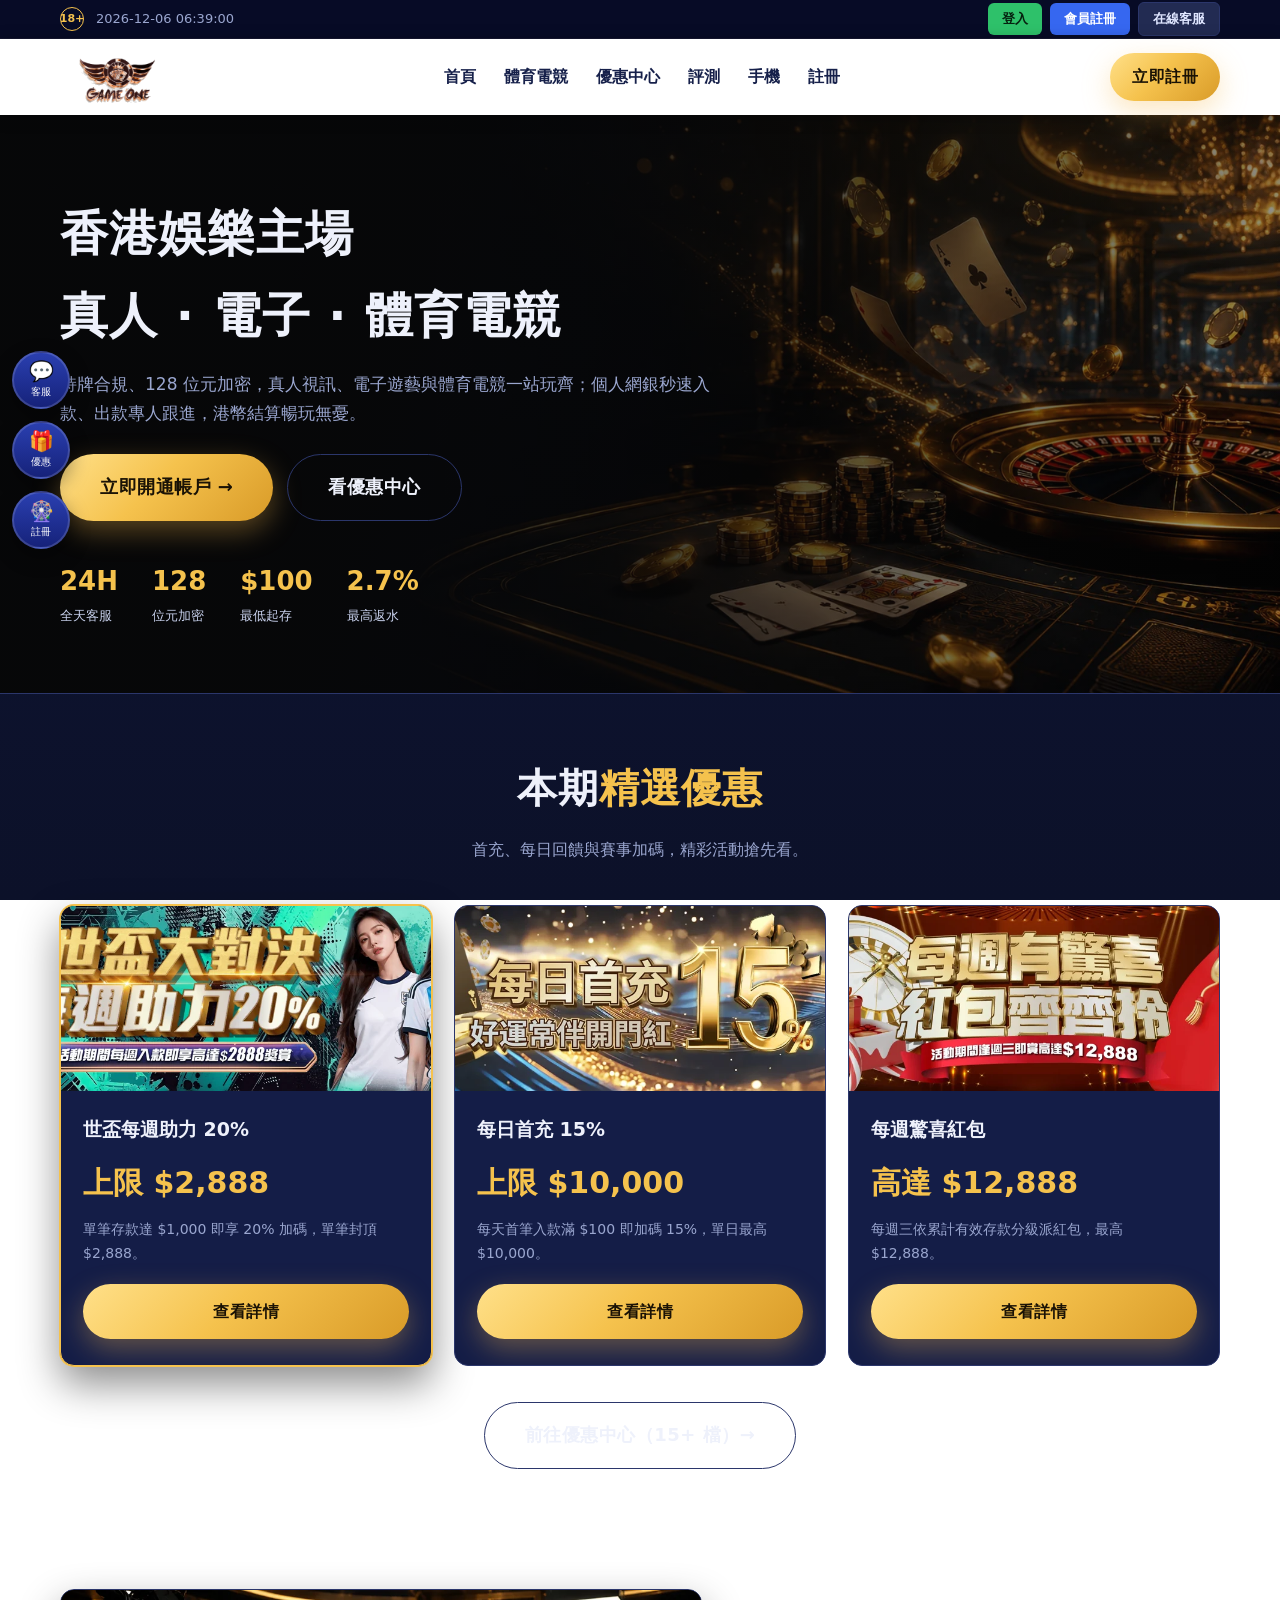
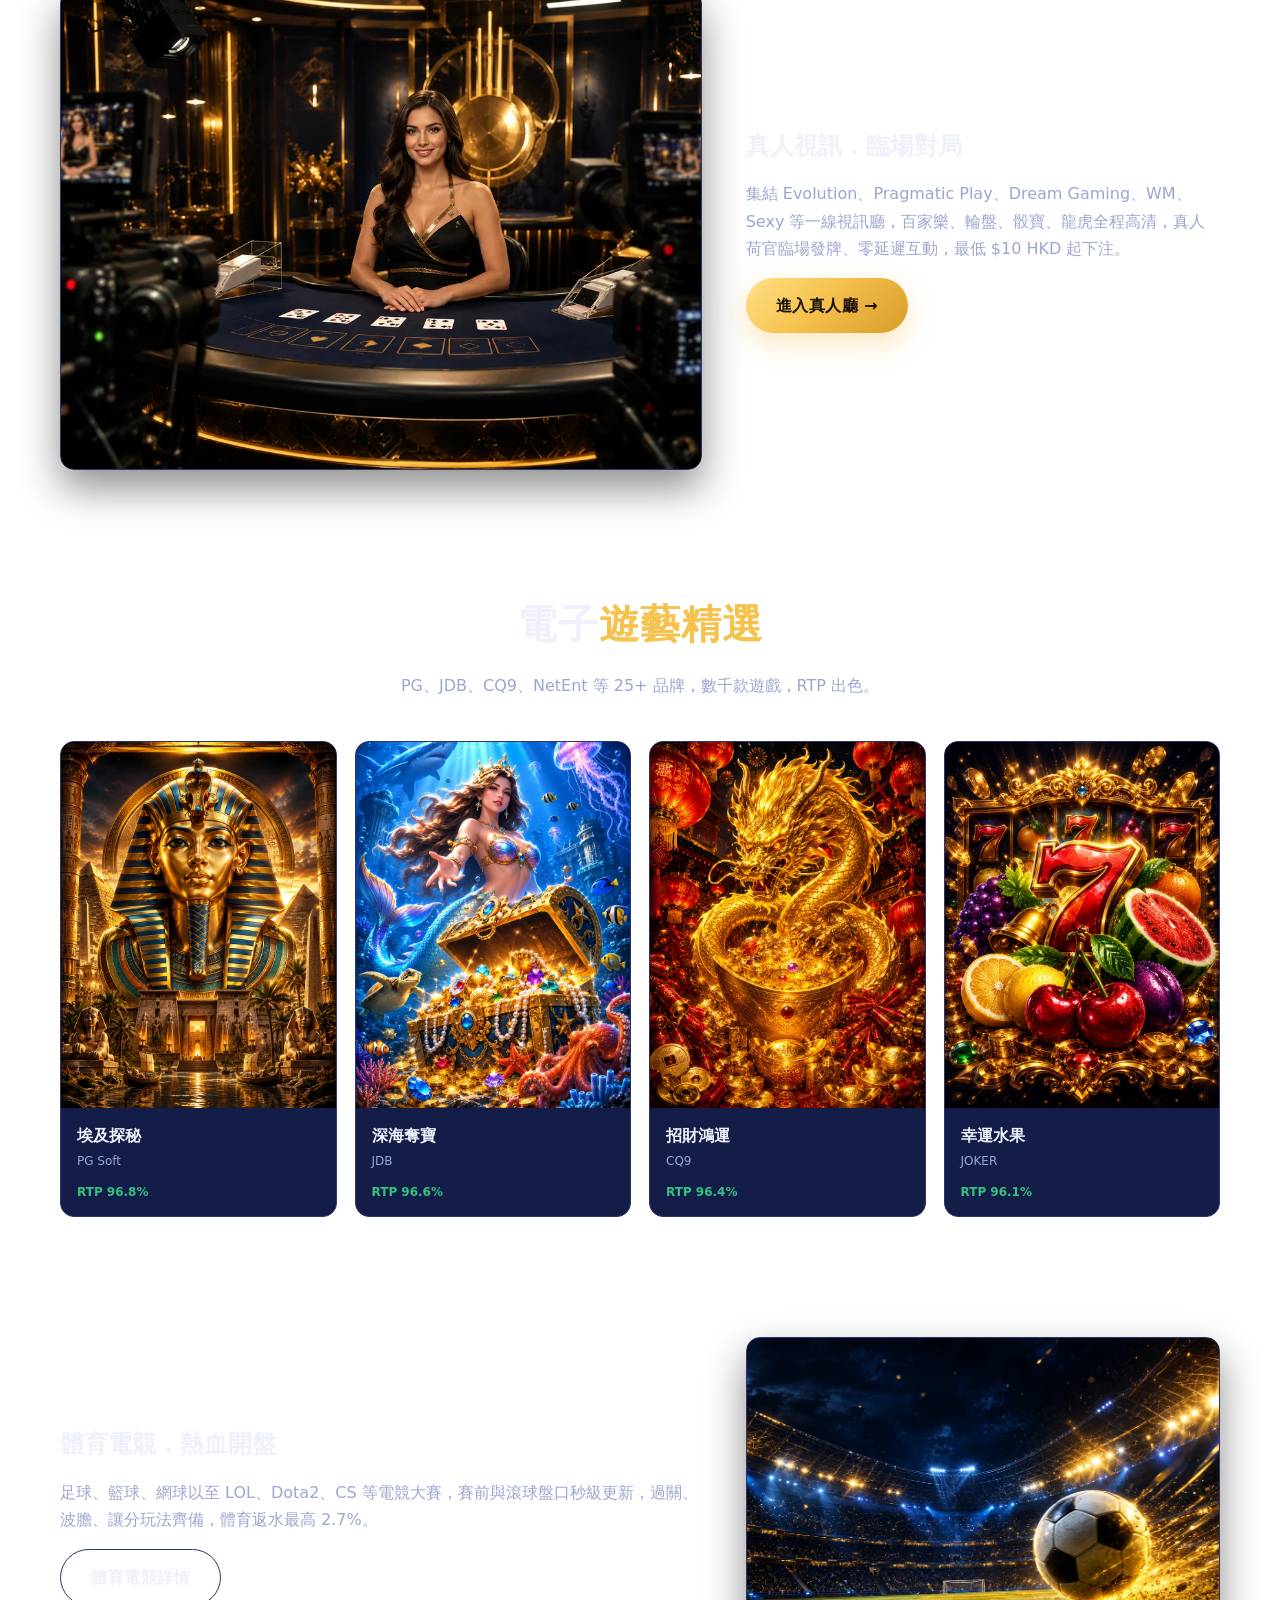
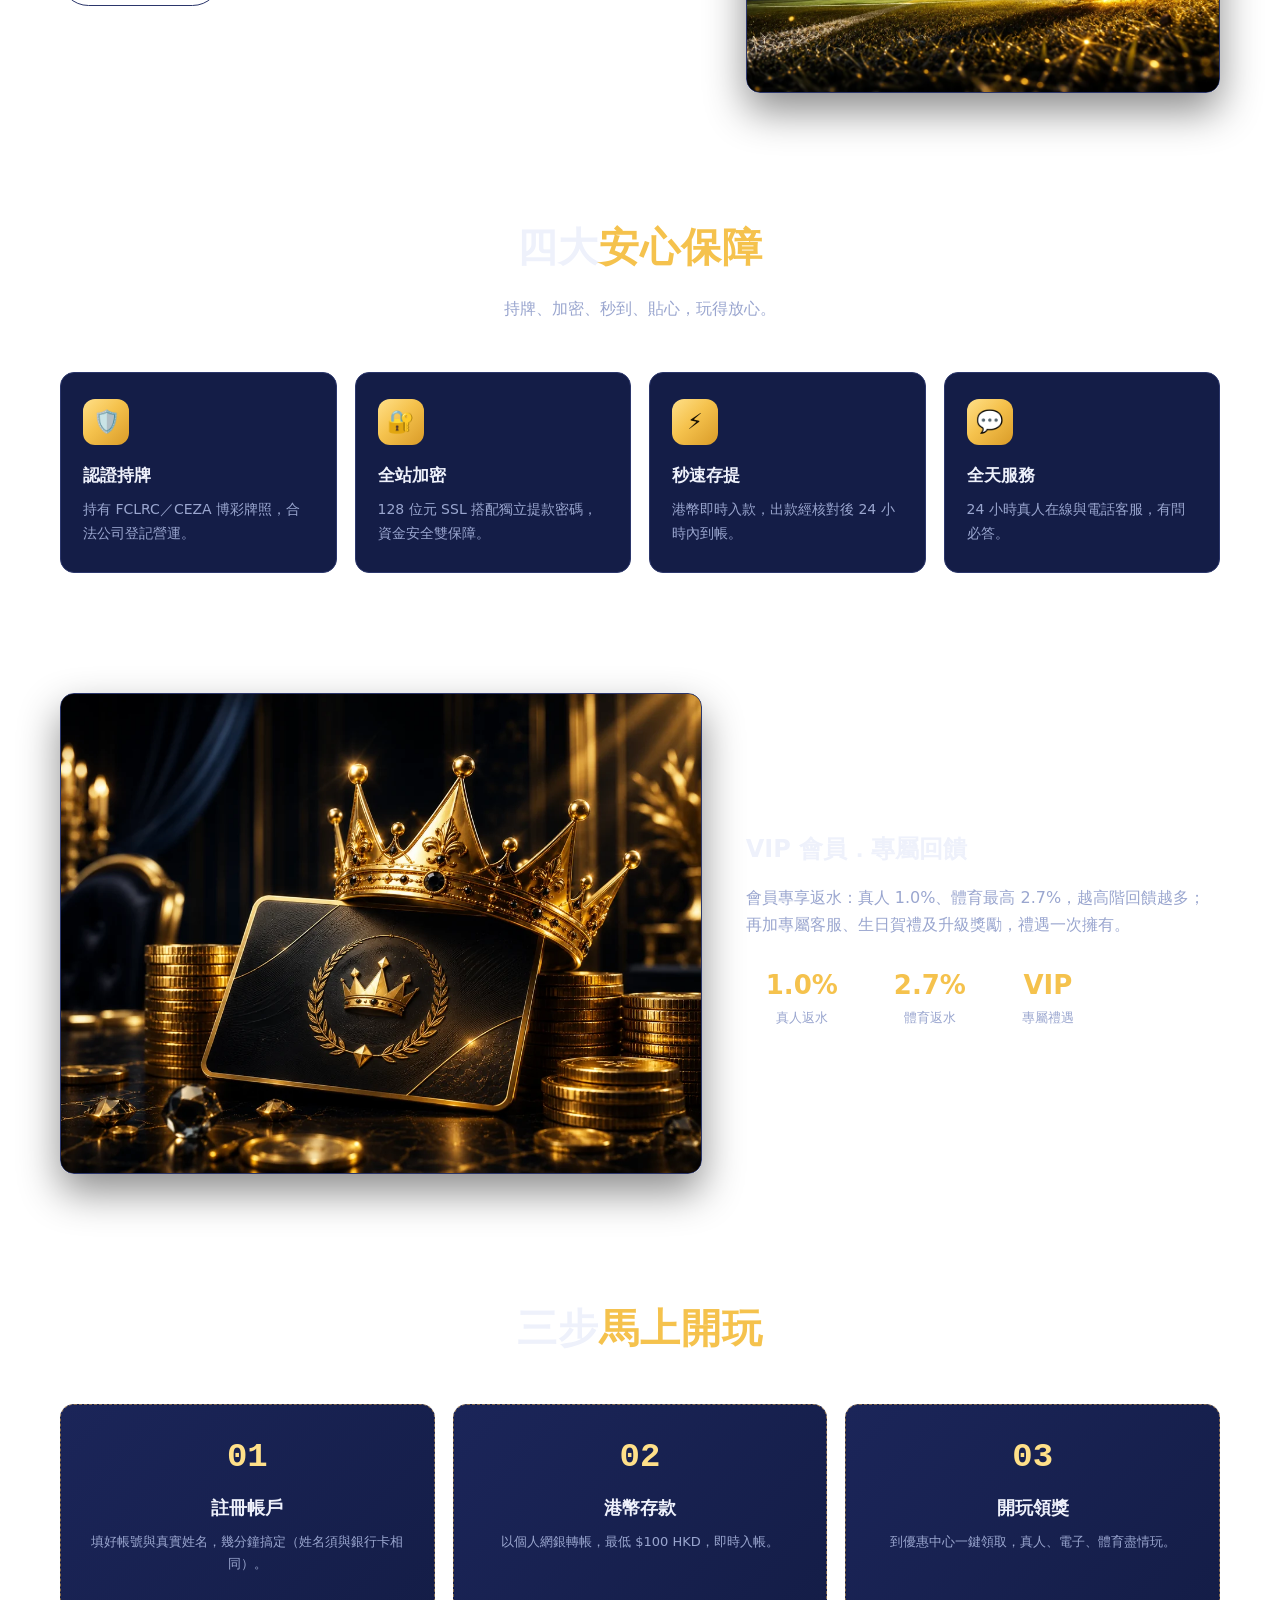
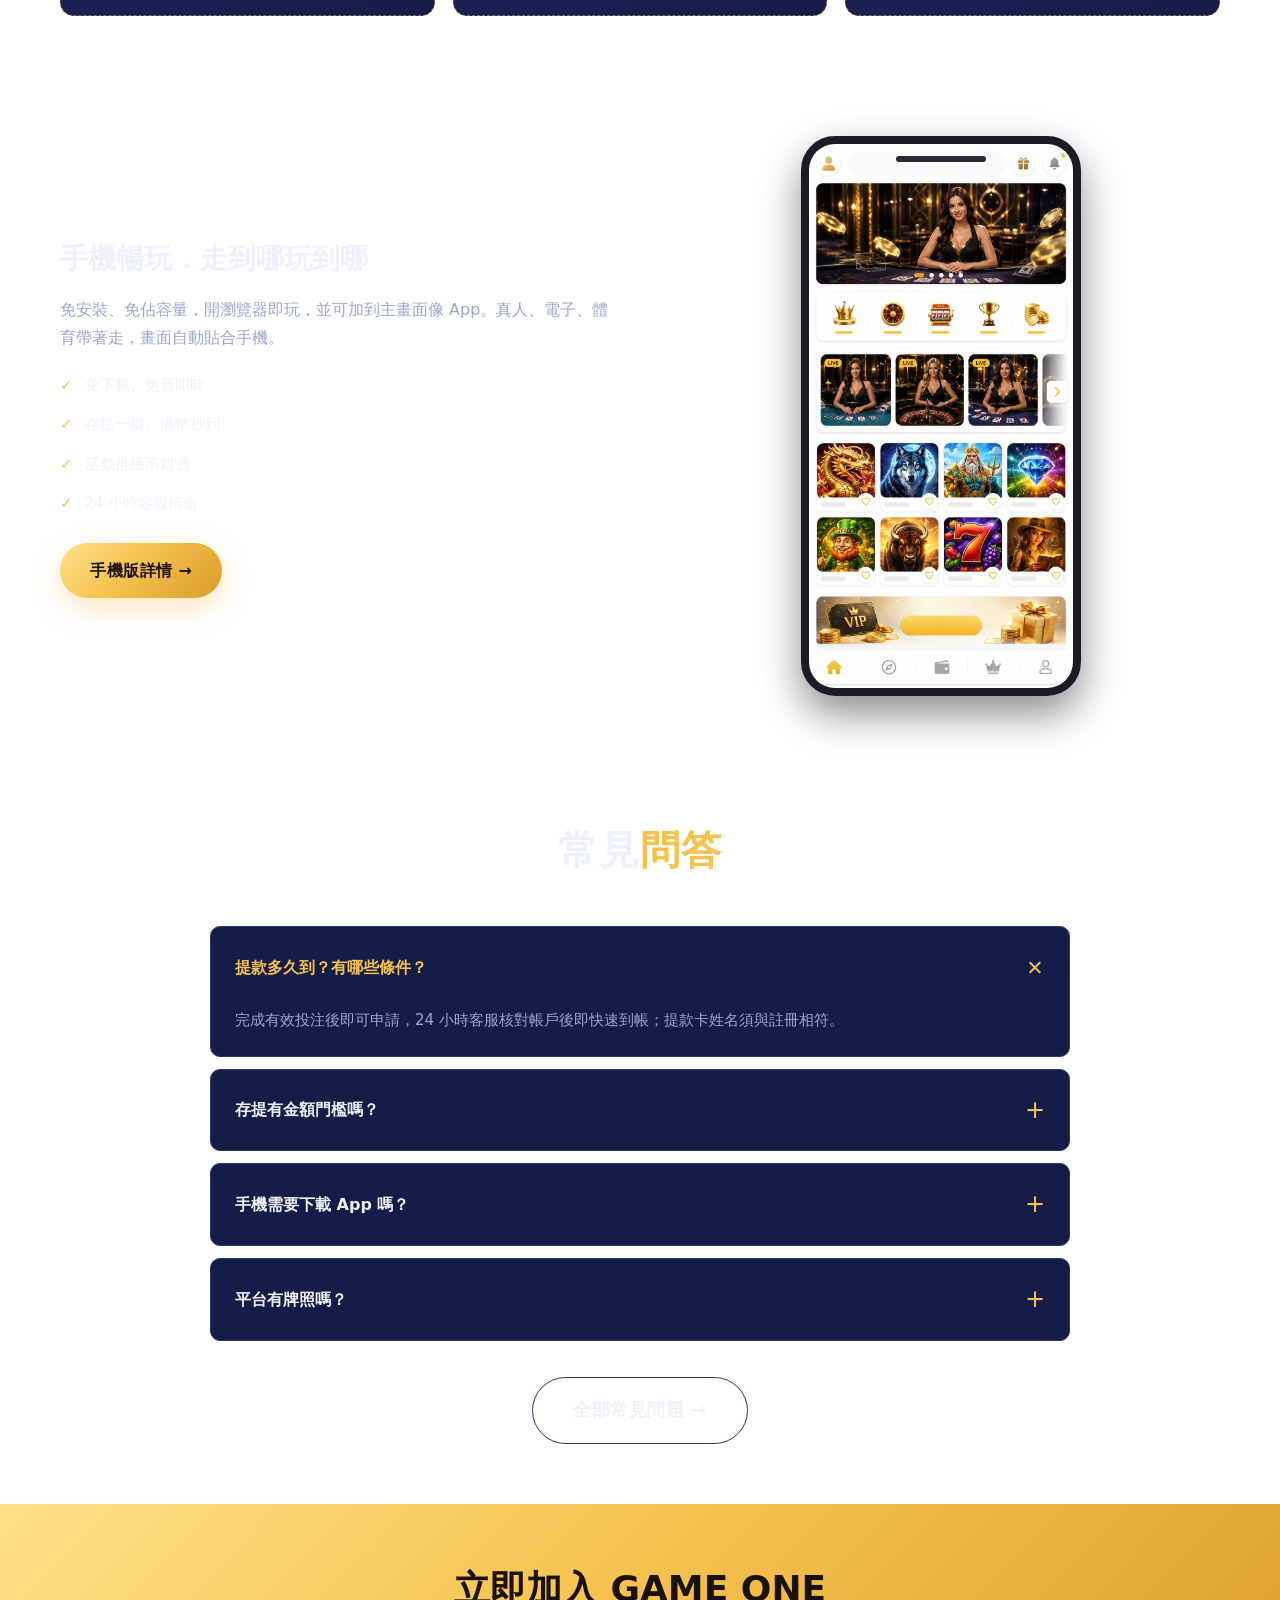
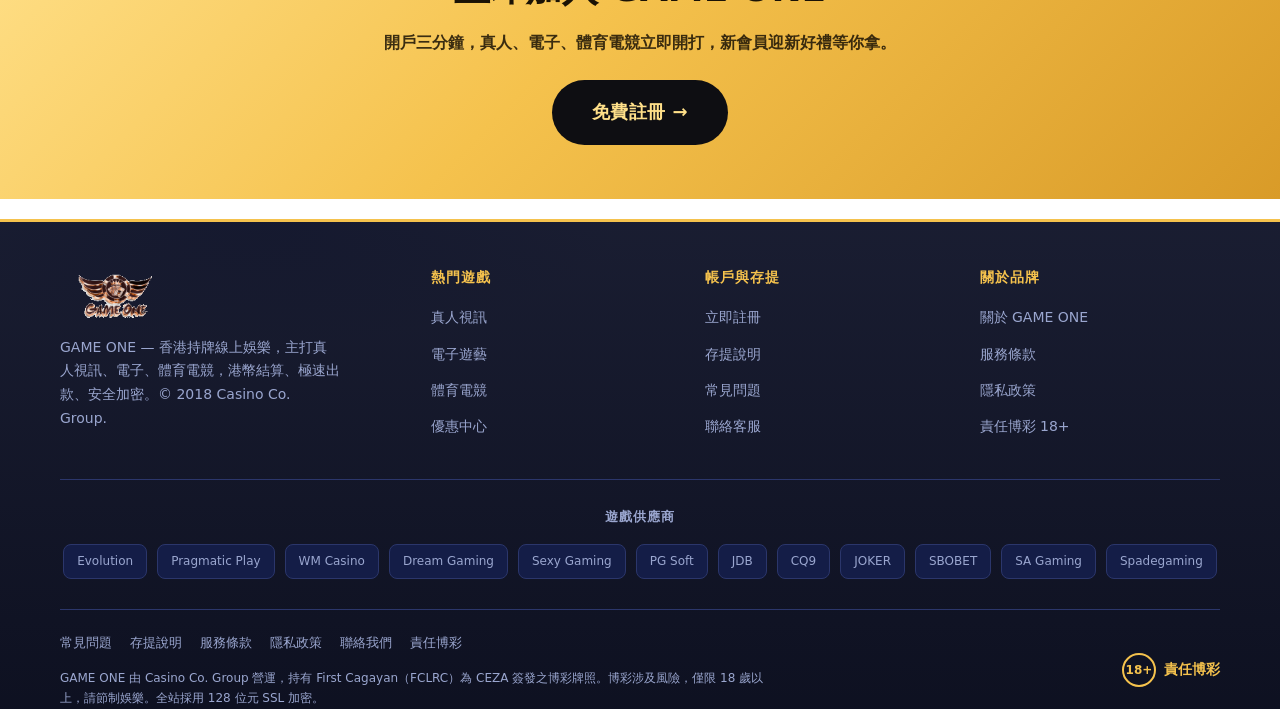
==== commit 73b0de35: "1" ====
--- a/index.html
+++ b/index.html
@@ -6,6 +6,120 @@
   <link rel="icon" type="image/png" href="/assets/img/favicon.png">
   <link rel="apple-touch-icon" href="/assets/img/favicon.png">
   <link rel="stylesheet" href="/style.css">
+  <script type="application/ld+json">
+{
+ "@context": "https://schema.org",
+ "@graph": [
+  {
+   "@type": [
+    "Organization",
+    "OnlineBusiness"
+   ],
+   "@id": "https://gameone-hk.pages.dev/#organization",
+   "name": "GAME ONE",
+   "url": "https://gameone-hk.pages.dev/",
+   "logo": {
+    "@type": "ImageObject",
+    "@id": "https://gameone-hk.pages.dev/#logo",
+    "url": "https://gameone-hk.pages.dev/assets/img/logo.png",
+    "caption": "GAME ONE"
+   },
+   "alternateName": [
+    "Gameone",
+    "GAME ONE 娛樂城"
+   ],
+   "description": "GAME ONE：香港持牌線上娛樂，主打真人視訊、電子、體育電競，港幣結算、極速出款、安全加密。© 2018 Casino Co. Group.",
+   "foundingDate": "2018",
+   "parentOrganization": {
+    "@type": "Organization",
+    "name": "Casino Co. Group"
+   },
+   "areaServed": {
+    "@type": "AdministrativeArea",
+    "name": "香港"
+   },
+   "knowsLanguage": [
+    "zh-Hant",
+    "en"
+   ],
+   "image": {
+    "@id": "https://gameone-hk.pages.dev/#logo"
+   },
+   "contactPoint": {
+    "@type": "ContactPoint",
+    "contactType": "customer service",
+    "availableLanguage": [
+     "zh-Hant",
+     "yue",
+     "en"
+    ],
+    "hoursAvailable": {
+     "@type": "OpeningHoursSpecification",
+     "dayOfWeek": [
+      "Monday",
+      "Tuesday",
+      "Wednesday",
+      "Thursday",
+      "Friday",
+      "Saturday",
+      "Sunday"
+     ],
+     "opens": "00:00",
+     "closes": "23:59"
+    },
+    "url": "https://gameone-hk.pages.dev/contact/"
+   }
+  },
+  {
+   "@type": "WebSite",
+   "@id": "https://gameone-hk.pages.dev/#website",
+   "url": "https://gameone-hk.pages.dev/",
+   "name": "GAME ONE",
+   "alternateName": "GAME ONE 香港",
+   "description": "GAME ONE 香港持牌線上娛樂：真人視訊、3000+ 電子、體育電競，港幣即時入款、極速出款、128 位元加密、24 小時客服。",
+   "publisher": {
+    "@id": "https://gameone-hk.pages.dev/#organization"
+   },
+   "inLanguage": "zh-Hant-HK",
+   "copyrightYear": 2018,
+   "copyrightHolder": {
+    "@type": "Organization",
+    "name": "Casino Co. Group"
+   }
+  },
+  {
+   "@type": "WebPage",
+   "@id": "https://gameone-hk.pages.dev/#webpage",
+   "url": "https://gameone-hk.pages.dev/",
+   "name": "GAME ONE｜香港娛樂主場 · 真人電競 · 秒速存提",
+   "description": "GAME ONE 香港持牌線上娛樂：真人視訊、3000+ 電子、體育電競，港幣即時入款、極速出款、128 位元加密、24 小時客服。",
+   "inLanguage": "zh-Hant-HK",
+   "isPartOf": {
+    "@id": "https://gameone-hk.pages.dev/#website"
+   },
+   "about": {
+    "@id": "https://gameone-hk.pages.dev/#organization"
+   },
+   "publisher": {
+    "@id": "https://gameone-hk.pages.dev/#organization"
+   },
+   "datePublished": "2026-07-14",
+   "dateModified": "2026-07-15",
+   "primaryImageOfPage": {
+    "@type": "ImageObject",
+    "@id": "https://gameone-hk.pages.dev/#primaryimage",
+    "url": "https://gameone-hk.pages.dev/assets/img/hero-main.webp"
+   },
+   "image": {
+    "@id": "https://gameone-hk.pages.dev/#primaryimage"
+   },
+   "author": {
+    "@id": "https://gameone-hk.pages.dev/#organization"
+   }
+  }
+ ]
+}
+  </script>
 </head>
 <body>
   <div class="topbar"><div class="container topbar-in">
--- a/style.css
+++ b/style.css
@@ -672,3 +672,19 @@
   .about-wordmark { font-size: 30px; letter-spacing: 1px; }
   .about-panel .about-panel-inner { padding: 26px 18px; }
 }
+
+/* ===== Editorial team & bylines ===== */
+.byline { margin-top: 10px; font-size: 13px; color: var(--muted); }
+.byline a { color: var(--gold); text-decoration: none; font-weight: 600; }
+.byline a:hover { text-decoration: underline; }
+.page-hero .byline { color: #c7cfeb; }
+.page-hero .byline a { color: var(--gold-2); }
+.team-grid { display: grid; grid-template-columns: repeat(auto-fit, minmax(220px, 1fr)); gap: 18px; margin-top: 8px; }
+.team-card { background: var(--card); border: 1px solid var(--line); border-radius: 16px; padding: 22px; }
+.team-card h3 { margin: 12px 0 2px; font-size: 18px; color: var(--text); }
+.tc-ava { width: 52px; height: 52px; border-radius: 50%; display: flex; align-items: center; justify-content: center; font-weight: 900; color: #1a1206; background: linear-gradient(135deg, var(--gold-2), var(--gold-3)); font-size: 18px; letter-spacing: .5px; }
+.tc-role { font-size: 13px; color: var(--gold-3); font-weight: 700; margin-bottom: 8px; }
+.team-card p { font-size: 14px; color: var(--muted); line-height: 1.55; margin: 0 0 12px; }
+.tc-li { display: inline-block; font-size: 13px; font-weight: 700; color: var(--gold); text-decoration: none; border: 1px solid var(--line); padding: 6px 12px; border-radius: 999px; }
+.tc-li:hover { border-color: var(--gold); }
+body.light .team-card { box-shadow: 0 6px 18px rgba(30,45,90,.06); }
